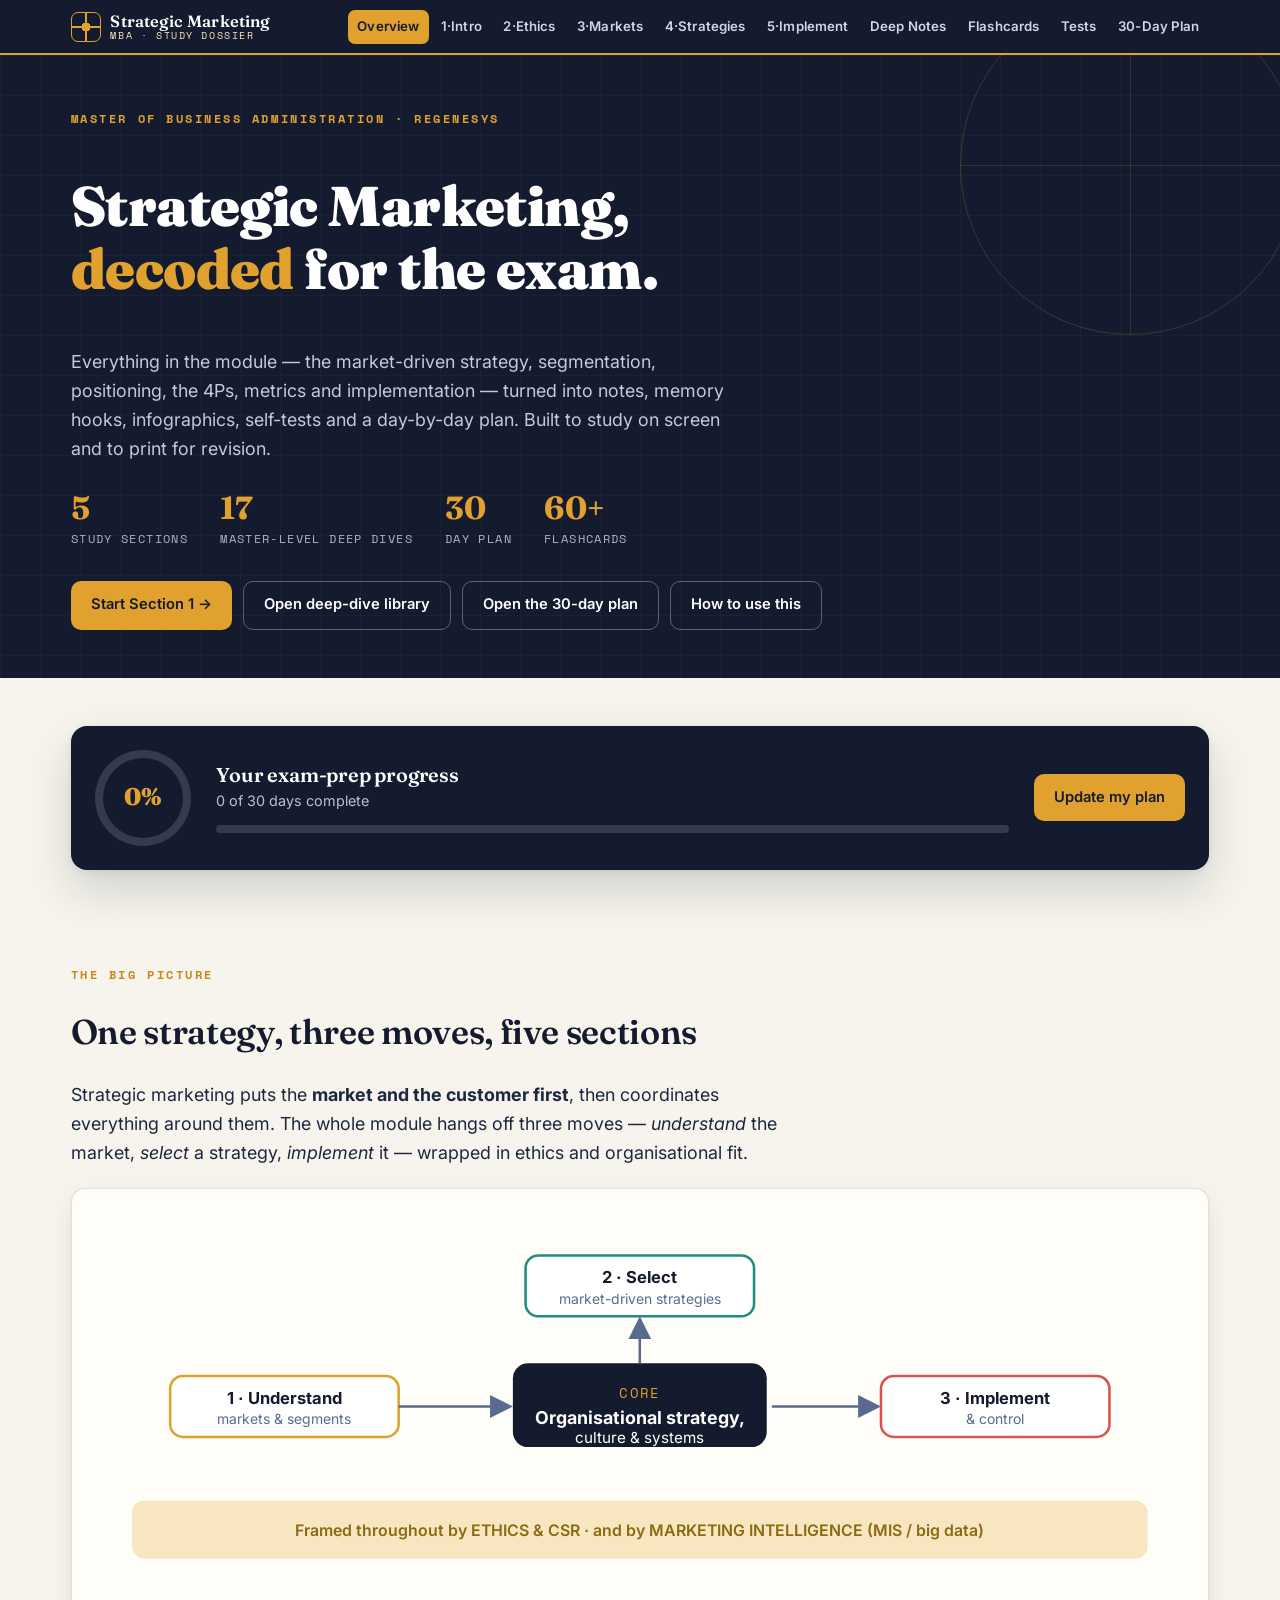
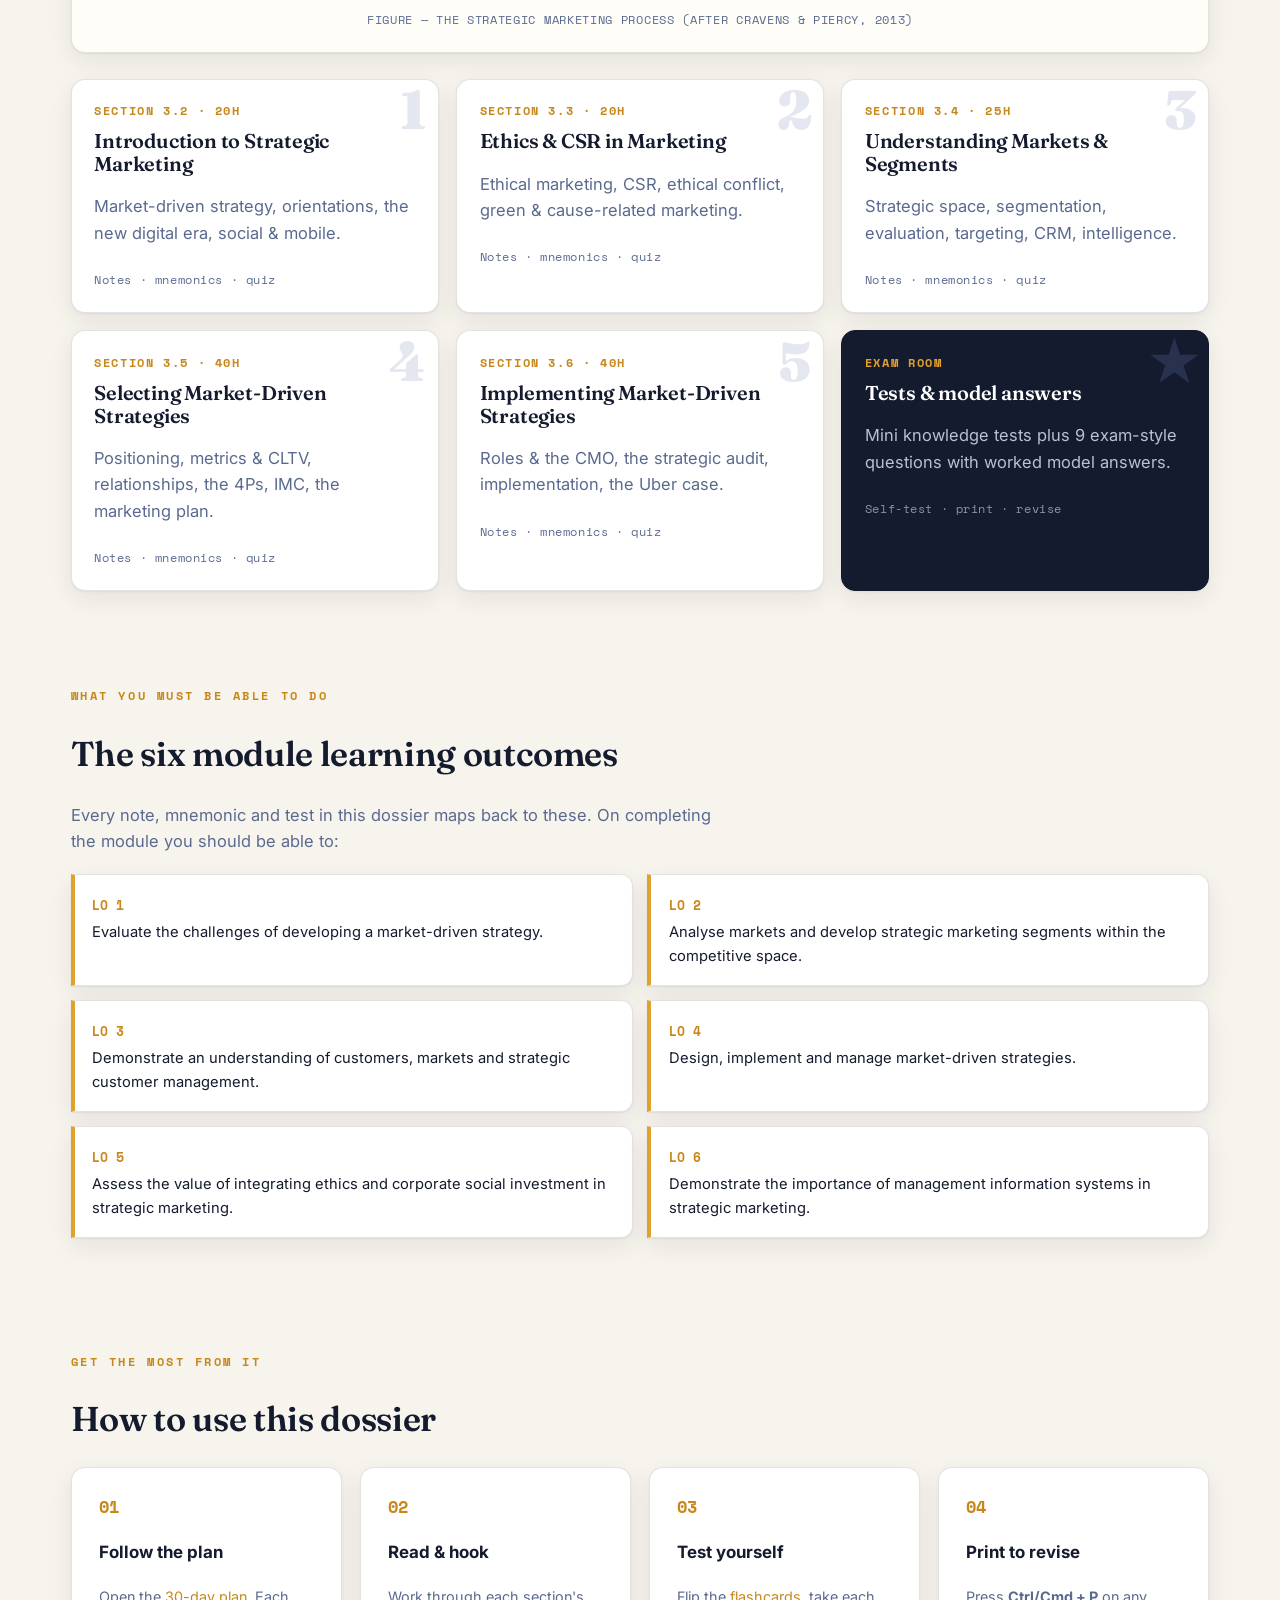
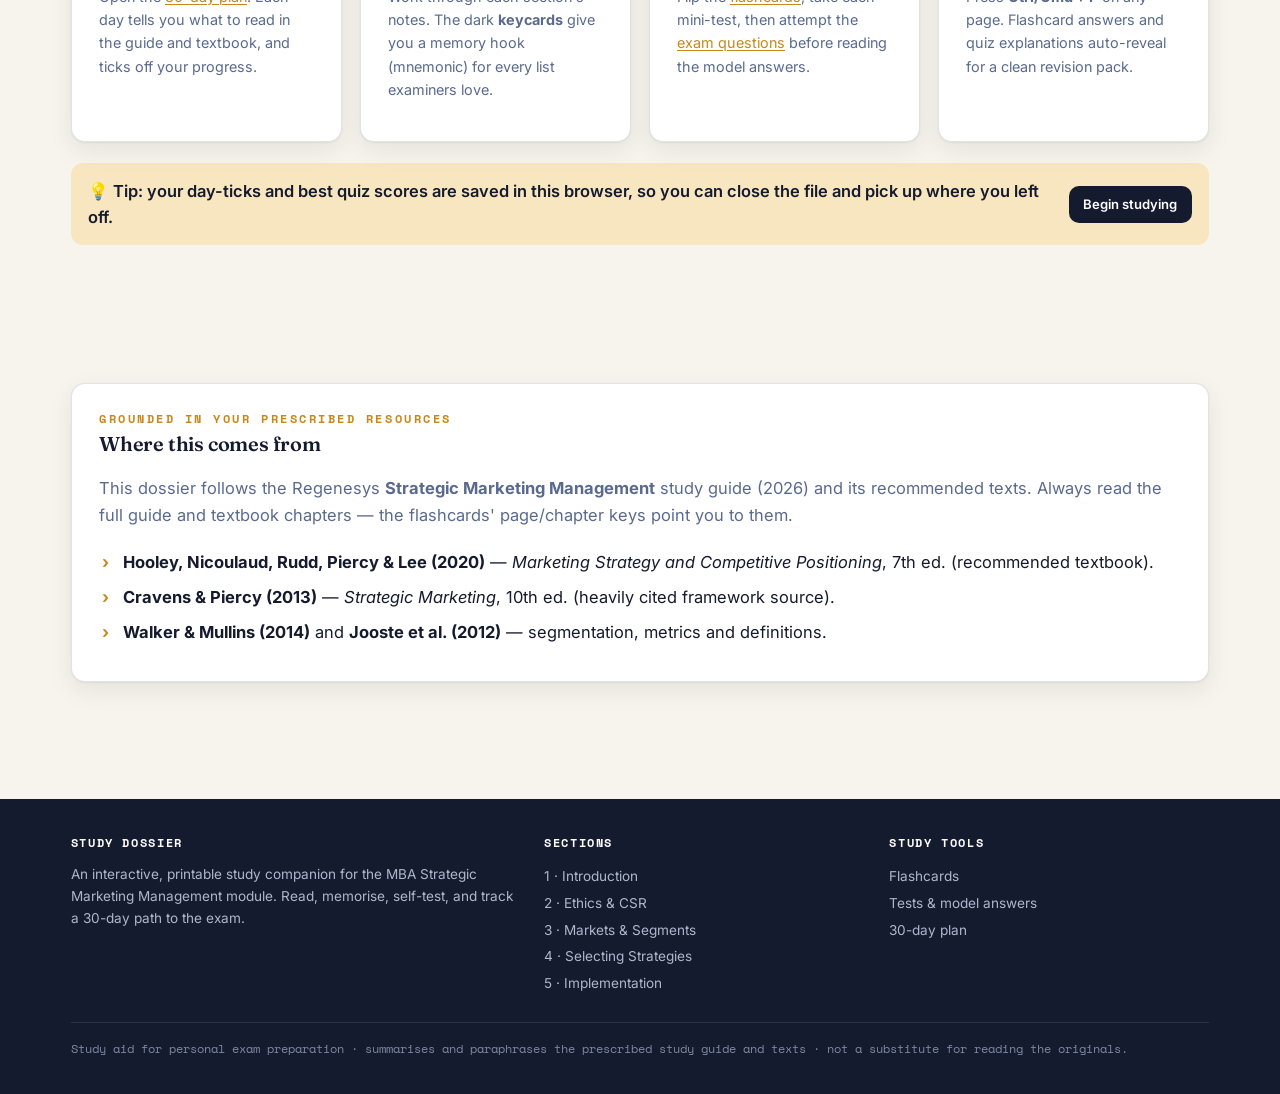
==== index.html @ 13f55adb "Complete master's-level deep-dive study library Adds 17 syllabus-aligned deep dives with named theor" ====
<!DOCTYPE html>
<html lang="en">
<head>
<meta charset="UTF-8">
<meta name="viewport" content="width=device-width, initial-scale=1.0">
<title>Strategic Marketing Management — Study Dossier</title>
<meta name="description" content="Interactive MBA study dossier for Strategic Marketing Management: notes, mnemonics, infographics, flashcards, tests and a 30-day plan.">
  <link rel="manifest" href="manifest.webmanifest">
  <meta name="theme-color" content="#151b2e">
  <link rel="apple-touch-icon" href="icons/icon-180.png">
  <link rel="icon" type="image/png" href="icons/favicon-64.png">
  <meta name="apple-mobile-web-app-capable" content="yes">
  <meta name="apple-mobile-web-app-status-bar-style" content="black-translucent">
  <meta name="apple-mobile-web-app-title" content="SM Dossier">
  <link rel="stylesheet" href="styles.css">
</head>
<body>

<header class="topbar"><div class="inner">
  <a class="brand" href="index.html"><span class="mark"></span><span class="btxt"><b>Strategic Marketing</b><span class="sub">MBA · Study Dossier</span></span></a>
  <button class="navtoggle" aria-label="Menu">☰</button>
  <nav class="navlinks">
    <a href="index.html">Overview</a>
    <a href="section-1-intro.html">1·Intro</a>
    <a href="section-2-ethics.html">2·Ethics</a>
    <a href="section-3-markets.html">3·Markets</a>
    <a href="section-4-strategies.html">4·Strategies</a>
    <a href="section-5-implementation.html">5·Implement</a>
    <a href="deep-notes.html">Deep Notes</a>
    <a href="flashcards.html">Flashcards</a>
    <a href="tests.html">Tests</a>
    <a href="calendar.html">30-Day Plan</a>
  </nav>
</div></header>

<!-- HERO -->
<section class="hero">
  <div class="grid-bg"></div>
  <div class="inner">
    <div class="crosshair"></div>
    <div class="eyebrow" style="color:var(--amber)">Master of Business Administration · Regenesys</div>
    <h1>Strategic&nbsp;Marketing, <span class="amber">decoded</span> for the exam.</h1>
    <p class="lead">Everything in the module — the market-driven strategy, segmentation, positioning, the 4Ps, metrics and implementation — turned into notes, memory hooks, infographics, self-tests and a day-by-day plan. Built to study on screen and to print for revision.</p>
    <div class="hero-stats">
      <div class="stat"><b>5</b><span>Study sections</span></div>
      <div class="stat"><b>17</b><span>Master-level deep dives</span></div>
      <div class="stat"><b>30</b><span>Day plan</span></div>
      <div class="stat"><b>60+</b><span>Flashcards</span></div>
    </div>
    <div class="btn-row">
      <a class="btn btn-amber" href="section-1-intro.html">Start Section 1 →</a>
      <a class="btn btn-ghost" href="deep-notes.html">Open deep-dive library</a>
      <a class="btn btn-ghost" href="calendar.html">Open the 30-day plan</a>
      <a class="btn btn-ghost" href="#how">How to use this</a>
    </div>
  </div>
</section>

<main class="wrap">

  <!-- PROGRESS MIRROR -->
  <section class="section" data-landingprogress>
    <div class="progress-panel">
      <div class="ring" style="--p:0"><b>0%</b></div>
      <div class="pmeta">
        <h3>Your exam-prep progress</h3>
        <p data-doncount>0 of 30 days complete</p>
        <div class="barwrap"><div class="bar"></div></div>
      </div>
      <a class="btn btn-amber" href="calendar.html">Update my plan</a>
    </div>
  </section>

  <!-- MODULE MAP -->
  <section class="section">
    <div class="eyebrow">The big picture</div>
    <h2>One strategy, three moves, five sections</h2>
    <p class="lead" style="max-width:66ch">Strategic marketing puts the <strong>market and the customer first</strong>, then coordinates everything around them. The whole module hangs off three moves — <em>understand</em> the market, <em>select</em> a strategy, <em>implement</em> it — wrapped in ethics and organisational fit.</p>

    <figure class="figure">
      <svg viewBox="0 0 860 300" role="img" aria-label="Strategic marketing process: organisational strategy at the centre, feeding understand, select and implement, framed by ethics and MIS">
        <defs>
          <marker id="arr" markerWidth="9" markerHeight="9" refX="7" refY="4.5" orient="auto"><path d="M0,0 L9,4.5 L0,9 Z" fill="#5a6a8f"/></marker>
        </defs>
        <!-- centre -->
        <rect x="330" y="120" width="200" height="66" rx="12" fill="#151b2e"/>
        <text x="430" y="147" text-anchor="middle" fill="#e0a12e" font-family="'Space Mono',monospace" font-size="11" letter-spacing="1">CORE</text>
        <text x="430" y="168" text-anchor="middle" fill="#fff" font-family="'Inter',sans-serif" font-size="14" font-weight="700">Organisational strategy,</text>
        <text x="430" y="183" text-anchor="middle" fill="#fff" font-family="'Inter',sans-serif" font-size="12">culture &amp; systems</text>
        <!-- three moves -->
        <g font-family="'Inter',sans-serif">
          <rect x="60" y="130" width="180" height="48" rx="10" fill="#fff" stroke="#e0a12e" stroke-width="2"/>
          <text x="150" y="152" text-anchor="middle" font-size="13" font-weight="700" fill="#151b2e">1 · Understand</text>
          <text x="150" y="168" text-anchor="middle" font-size="11" fill="#5a6a8f">markets &amp; segments</text>

          <rect x="340" y="35" width="180" height="48" rx="10" fill="#fff" stroke="#1f8f7c" stroke-width="2"/>
          <text x="430" y="57" text-anchor="middle" font-size="13" font-weight="700" fill="#151b2e">2 · Select</text>
          <text x="430" y="73" text-anchor="middle" font-size="11" fill="#5a6a8f">market-driven strategies</text>

          <rect x="620" y="130" width="180" height="48" rx="10" fill="#fff" stroke="#d9544d" stroke-width="2"/>
          <text x="710" y="152" text-anchor="middle" font-size="13" font-weight="700" fill="#151b2e">3 · Implement</text>
          <text x="710" y="168" text-anchor="middle" font-size="11" fill="#5a6a8f">&amp; control</text>
        </g>
        <!-- arrows -->
        <path d="M240,154 L326,154" stroke="#5a6a8f" stroke-width="2" fill="none" marker-end="url(#arr)"/>
        <path d="M430,120 L430,87" stroke="#5a6a8f" stroke-width="2" fill="none" marker-end="url(#arr)"/>
        <path d="M534,154 L616,154" stroke="#5a6a8f" stroke-width="2" fill="none" marker-end="url(#arr)"/>
        <!-- frame -->
        <rect x="30" y="228" width="800" height="46" rx="10" fill="#f7e6bf"/>
        <text x="430" y="256" text-anchor="middle" font-family="'Inter',sans-serif" font-size="12.5" font-weight="600" fill="#8a6a12">Framed throughout by ETHICS &amp; CSR · and by MARKETING INTELLIGENCE (MIS / big data)</text>
      </svg>
      <figcaption>Figure — the strategic marketing process (after Cravens &amp; Piercy, 2013)</figcaption>
    </figure>

    <div class="card-grid cols-3" style="margin-top:1.6rem">
      <a class="sec-card" href="section-1-intro.html"><span class="num">1</span><span class="tab">Section 3.2 · 20h</span><h3>Introduction to Strategic Marketing</h3><p class="muted">Market-driven strategy, orientations, the new digital era, social &amp; mobile.</p><span class="meta">Notes · mnemonics · quiz</span></a>
      <a class="sec-card" href="section-2-ethics.html"><span class="num">2</span><span class="tab">Section 3.3 · 20h</span><h3>Ethics &amp; CSR in Marketing</h3><p class="muted">Ethical marketing, CSR, ethical conflict, green &amp; cause-related marketing.</p><span class="meta">Notes · mnemonics · quiz</span></a>
      <a class="sec-card" href="section-3-markets.html"><span class="num">3</span><span class="tab">Section 3.4 · 25h</span><h3>Understanding Markets &amp; Segments</h3><p class="muted">Strategic space, segmentation, evaluation, targeting, CRM, intelligence.</p><span class="meta">Notes · mnemonics · quiz</span></a>
      <a class="sec-card" href="section-4-strategies.html"><span class="num">4</span><span class="tab">Section 3.5 · 40h</span><h3>Selecting Market-Driven Strategies</h3><p class="muted">Positioning, metrics &amp; CLTV, relationships, the 4Ps, IMC, the marketing plan.</p><span class="meta">Notes · mnemonics · quiz</span></a>
      <a class="sec-card" href="section-5-implementation.html"><span class="num">5</span><span class="tab">Section 3.6 · 40h</span><h3>Implementing Market-Driven Strategies</h3><p class="muted">Roles &amp; the CMO, the strategic audit, implementation, the Uber case.</p><span class="meta">Notes · mnemonics · quiz</span></a>
      <a class="sec-card" href="tests.html" style="background:#151b2e;color:#fff;border-color:#151b2e"><span class="num" style="color:#28324f">★</span><span class="tab" style="color:var(--amber)">Exam room</span><h3 style="color:#fff">Tests &amp; model answers</h3><p style="color:#b9c0d6">Mini knowledge tests plus 9 exam-style questions with worked model answers.</p><span class="meta" style="color:#8a93ad">Self-test · print · revise</span></a>
    </div>
  </section>

  <!-- LEARNING OUTCOMES -->
  <section class="section">
    <div class="eyebrow">What you must be able to do</div>
    <h2>The six module learning outcomes</h2>
    <p class="muted" style="max-width:64ch">Every note, mnemonic and test in this dossier maps back to these. On completing the module you should be able to:</p>
    <div class="lo-grid">
      <div class="lo"><span class="n">LO 1</span><p>Evaluate the challenges of developing a market-driven strategy.</p></div>
      <div class="lo"><span class="n">LO 2</span><p>Analyse markets and develop strategic marketing segments within the competitive space.</p></div>
      <div class="lo"><span class="n">LO 3</span><p>Demonstrate an understanding of customers, markets and strategic customer management.</p></div>
      <div class="lo"><span class="n">LO 4</span><p>Design, implement and manage market-driven strategies.</p></div>
      <div class="lo"><span class="n">LO 5</span><p>Assess the value of integrating ethics and corporate social investment in strategic marketing.</p></div>
      <div class="lo"><span class="n">LO 6</span><p>Demonstrate the importance of management information systems in strategic marketing.</p></div>
    </div>
  </section>

  <!-- HOW TO USE -->
  <section class="section anchor" id="how">
    <div class="eyebrow">Get the most from it</div>
    <h2>How to use this dossier</h2>
    <div class="card-grid cols-4">
      <div class="block" style="margin:0"><div class="mono" style="color:var(--amber-deep);font-weight:700">01</div><h4>Follow the plan</h4><p class="muted" style="font-size:.9rem">Open the <a href="calendar.html">30-day plan</a>. Each day tells you what to read in the guide and textbook, and ticks off your progress.</p></div>
      <div class="block" style="margin:0"><div class="mono" style="color:var(--amber-deep);font-weight:700">02</div><h4>Read &amp; hook</h4><p class="muted" style="font-size:.9rem">Work through each section's notes. The dark <strong>keycards</strong> give you a memory hook (mnemonic) for every list examiners love.</p></div>
      <div class="block" style="margin:0"><div class="mono" style="color:var(--amber-deep);font-weight:700">03</div><h4>Test yourself</h4><p class="muted" style="font-size:.9rem">Flip the <a href="flashcards.html">flashcards</a>, take each mini-test, then attempt the <a href="tests.html">exam questions</a> before reading the model answers.</p></div>
      <div class="block" style="margin:0"><div class="mono" style="color:var(--amber-deep);font-weight:700">04</div><h4>Print to revise</h4><p class="muted" style="font-size:.9rem">Press <strong>Ctrl/Cmd&nbsp;+&nbsp;P</strong> on any page. Flashcard answers and quiz explanations auto-reveal for a clean revision pack.</p></div>
    </div>
    <div class="callbar">
      <span class="t">💡 Tip: your day-ticks and best quiz scores are saved in this browser, so you can close the file and pick up where you left off.</span>
      <a class="btn btn-dark btn-sm" href="section-1-intro.html">Begin studying</a>
    </div>
  </section>

  <!-- SOURCES -->
  <section class="section">
    <div class="block">
      <div class="eyebrow">Grounded in your prescribed resources</div>
      <h3 style="margin-top:.3rem">Where this comes from</h3>
      <p class="muted">This dossier follows the Regenesys <strong>Strategic Marketing Management</strong> study guide (2026) and its recommended texts. Always read the full guide and textbook chapters — the flashcards' page/chapter keys point you to them.</p>
      <ul class="note-list">
        <li><strong>Hooley, Nicoulaud, Rudd, Piercy &amp; Lee (2020)</strong> — <em>Marketing Strategy and Competitive Positioning</em>, 7th ed. (recommended textbook).</li>
        <li><strong>Cravens &amp; Piercy (2013)</strong> — <em>Strategic Marketing</em>, 10th ed. (heavily cited framework source).</li>
        <li><strong>Walker &amp; Mullins (2014)</strong> and <strong>Jooste et al. (2012)</strong> — segmentation, metrics and definitions.</li>
      </ul>
    </div>
  </section>

</main>

<footer class="foot"><div class="inner">
  <div>
    <h5>Study Dossier</h5>
    <p style="font-size:.85rem">An interactive, printable study companion for the MBA Strategic Marketing Management module. Read, memorise, self-test, and track a 30-day path to the exam.</p>
  </div>
  <div>
    <h5>Sections</h5>
    <a href="section-1-intro.html">1 · Introduction</a>
    <a href="section-2-ethics.html">2 · Ethics &amp; CSR</a>
    <a href="section-3-markets.html">3 · Markets &amp; Segments</a>
    <a href="section-4-strategies.html">4 · Selecting Strategies</a>
    <a href="section-5-implementation.html">5 · Implementation</a>
  </div>
  <div>
    <h5>Study tools</h5>
    <a href="flashcards.html">Flashcards</a>
    <a href="tests.html">Tests &amp; model answers</a>
    <a href="calendar.html">30-day plan</a>
  </div>
  <div class="fine">Study aid for personal exam preparation · summarises and paraphrases the prescribed study guide and texts · not a substitute for reading the originals.</div>
</div></footer>

<script src="data.js"></script>
<script src="app.js"></script>
</body>
</html>
---- styles.css ----
/* ===========================================================
   STRATEGIC MARKETING — Study Dossier
   Design system: "Strategist's field dossier"
   Palette: deep navy ink · signal amber · market teal · coral
   Type: Fraunces (display) · Inter (body) · Space Mono (utility)
   =========================================================== */

@import url('https://fonts.googleapis.com/css2?family=Fraunces:opsz,wght@9..144,400;9..144,500;9..144,600;9..144,900&family=Inter:wght@400;500;600;700&family=Space+Mono:wght@400;700&display=swap');

:root{
  --ink:#151b2e;
  --ink-2:#1e2740;
  --ink-3:#28324f;
  --paper:#f6f4ec;
  --paper-2:#fffdf8;
  --card:#ffffff;
  --amber:#e0a12e;
  --amber-deep:#c8871a;
  --amber-soft:#f7e6bf;
  --teal:#1f8f7c;
  --teal-soft:#d4ece7;
  --coral:#d9544d;
  --coral-soft:#f9e0dd;
  --slate:#5a6a8f;
  --slate-soft:#e4e7f0;
  --line:rgba(21,27,46,.12);
  --line-strong:rgba(21,27,46,.22);
  --ok:#1f8f7c;
  --shadow:0 1px 2px rgba(21,27,46,.06),0 8px 24px rgba(21,27,46,.08);
  --shadow-lg:0 2px 6px rgba(21,27,46,.08),0 20px 48px rgba(21,27,46,.16);
  --radius:14px;
  --radius-sm:9px;
  --maxw:1180px;
}

*{box-sizing:border-box}
html{scroll-behavior:smooth;-webkit-text-size-adjust:100%}
body{
  margin:0;
  font-family:'Inter',system-ui,sans-serif;
  color:var(--ink);
  background:var(--paper);
  line-height:1.62;
  font-size:16.5px;
  -webkit-font-smoothing:antialiased;
}
img{max-width:100%}
a{color:var(--amber-deep);text-decoration-thickness:1px;text-underline-offset:2px}

/* ---- Coordinate / crosshair backdrop (signature motif) ---- */
.grid-bg{
  background-image:
    linear-gradient(rgba(21,27,46,.04) 1px,transparent 1px),
    linear-gradient(90deg,rgba(21,27,46,.04) 1px,transparent 1px);
  background-size:34px 34px;
}

/* ============ TYPOGRAPHY ============ */
h1,h2,h3,h4{font-family:'Fraunces',Georgia,serif;font-weight:600;line-height:1.12;letter-spacing:-.01em;color:var(--ink)}
h1{font-size:clamp(2.1rem,5vw,3.5rem);font-weight:900}
h2{font-size:clamp(1.5rem,3vw,2.15rem)}
h3{font-size:1.25rem}
h4{font-size:1.06rem;font-family:'Inter',sans-serif;font-weight:700;letter-spacing:0}
p{margin:.5em 0 1em}
.eyebrow{
  font-family:'Space Mono',monospace;
  font-size:.72rem;letter-spacing:.22em;text-transform:uppercase;
  color:var(--amber-deep);font-weight:700;
}
.mono{font-family:'Space Mono',monospace}
.lead{font-size:1.12rem;color:var(--ink-2)}
.muted{color:var(--slate)}

/* ============ TOP NAV ============ */
.topbar{
  position:sticky;top:0;z-index:50;
  background:var(--ink);
  color:#eef0f6;
  border-bottom:2px solid var(--amber);
}
.topbar .inner{
  max-width:var(--maxw);margin:0 auto;padding:.6rem 1.3rem;
  display:flex;align-items:center;gap:1.1rem;flex-wrap:wrap;
}
.brand{display:flex;align-items:center;gap:.6rem;text-decoration:none;color:#fff;margin-right:auto}
.brand .mark{
  width:30px;height:30px;flex:0 0 30px;border-radius:7px;
  background:radial-gradient(circle at 50% 50%,var(--amber) 0 22%,transparent 23%),
             linear-gradient(var(--amber),var(--amber)) center/2px 100% no-repeat,
             linear-gradient(var(--amber),var(--amber)) center/100% 2px no-repeat;
  border:1.5px solid var(--amber);
}
.brand .btxt{display:flex;flex-direction:column;line-height:1.15}
.brand .btxt b{color:#fff;font-family:'Fraunces',serif;font-weight:600;font-size:1.02rem;letter-spacing:.01em}
.brand .btxt .sub{font-family:'Space Mono',monospace;font-size:.62rem;letter-spacing:.16em;color:var(--amber-soft);text-transform:uppercase}
.navlinks{display:flex;gap:.15rem;flex-wrap:wrap;align-items:center}
.navlinks a{
  color:#cfd5e6;text-decoration:none;font-size:.83rem;font-weight:600;
  padding:.4rem .6rem;border-radius:7px;letter-spacing:.01em;
}
.navlinks a:hover{background:var(--ink-3);color:#fff}
.navlinks a.active{background:var(--amber);color:var(--ink)}
.navtoggle{display:none;background:var(--ink-3);border:0;color:#fff;padding:.45rem .6rem;border-radius:7px;font-size:1.1rem;cursor:pointer}

/* ============ LAYOUT ============ */
.wrap{max-width:var(--maxw);margin:0 auto;padding:0 1.3rem}
.section-shell{display:grid;grid-template-columns:250px 1fr;gap:2.4rem;max-width:var(--maxw);margin:0 auto;padding:0 1.3rem}
.spine{position:sticky;top:70px;align-self:start;height:max-content;padding:1.2rem 0}
.spine h5{font-family:'Space Mono',monospace;font-size:.7rem;letter-spacing:.16em;text-transform:uppercase;color:var(--slate);margin:.2rem 0 .7rem}
.spine a{display:block;color:var(--ink-2);text-decoration:none;font-size:.86rem;padding:.32rem .55rem;border-left:2px solid var(--line);margin-left:2px;border-radius:0 6px 6px 0}
.spine a:hover{background:#fff;border-left-color:var(--amber)}
.spine a.active{background:#fff;border-left-color:var(--amber);color:var(--ink);font-weight:600}
.content{padding:1.4rem 0 4rem;min-width:0}

/* ============ HERO (landing) ============ */
.hero{background:var(--ink);color:#eef0f6;position:relative;overflow:hidden}
.hero .grid-bg{position:absolute;inset:0;opacity:.5}
.hero .grid-bg{
  background-image:
    linear-gradient(rgba(255,255,255,.05) 1px,transparent 1px),
    linear-gradient(90deg,rgba(255,255,255,.05) 1px,transparent 1px);
  background-size:40px 40px;
}
.hero .inner{position:relative;max-width:var(--maxw);margin:0 auto;padding:3.4rem 1.3rem 3rem}
.hero h1{color:#fff;max-width:16ch}
.hero .amber{color:var(--amber)}
.hero .lead{color:#c3cade;max-width:60ch}
.crosshair{
  position:absolute;right:-70px;top:-60px;width:340px;height:340px;border-radius:50%;
  border:1.5px solid rgba(224,161,46,.4);opacity:.5;
}
.crosshair::before,.crosshair::after{content:"";position:absolute;background:rgba(224,161,46,.35)}
.crosshair::before{left:50%;top:0;bottom:0;width:1px}
.crosshair::after{top:50%;left:0;right:0;height:1px}
.hero-stats{display:flex;gap:2rem;flex-wrap:wrap;margin-top:1.8rem}
.hero-stats .stat b{font-family:'Fraunces',serif;font-size:2rem;color:var(--amber);display:block;line-height:1}
.hero-stats .stat span{font-family:'Space Mono',monospace;font-size:.72rem;letter-spacing:.12em;text-transform:uppercase;color:#aab3cc}
.btn-row{display:flex;gap:.7rem;flex-wrap:wrap;margin-top:1.9rem}

/* ============ BUTTONS ============ */
.btn{
  display:inline-flex;align-items:center;gap:.5rem;
  font-family:'Inter',sans-serif;font-weight:600;font-size:.92rem;
  padding:.72rem 1.25rem;border-radius:10px;text-decoration:none;cursor:pointer;border:0;
  transition:transform .08s ease,box-shadow .15s ease;
}
.btn:active{transform:translateY(1px)}
.btn-amber{background:var(--amber);color:var(--ink)}
.btn-amber:hover{background:var(--amber-deep);color:#fff}
.btn-ghost{background:transparent;color:#fff;border:1.5px solid rgba(255,255,255,.3)}
.btn-ghost:hover{border-color:var(--amber);color:var(--amber)}
.btn-dark{background:var(--ink);color:#fff}
.btn-dark:hover{background:var(--ink-3)}
.btn-sm{padding:.5rem .9rem;font-size:.82rem}

/* ============ CARDS / MODULE MAP ============ */
.section{padding:3rem 0}
.card-grid{display:grid;gap:1.1rem}
.cols-2{grid-template-columns:repeat(2,1fr)}
.cols-3{grid-template-columns:repeat(3,1fr)}
.cols-4{grid-template-columns:repeat(4,1fr)}

.sec-card{
  background:var(--card);border:1px solid var(--line);border-radius:var(--radius);
  padding:1.4rem;text-decoration:none;color:var(--ink);display:flex;flex-direction:column;gap:.5rem;
  box-shadow:var(--shadow);transition:transform .12s ease,box-shadow .18s ease,border-color .18s ease;
  position:relative;overflow:hidden;
}
.sec-card:hover{transform:translateY(-3px);box-shadow:var(--shadow-lg);border-color:var(--amber)}
.sec-card .tab{
  font-family:'Space Mono',monospace;font-weight:700;font-size:.72rem;letter-spacing:.14em;
  color:var(--amber-deep);text-transform:uppercase;
}
.sec-card h3{margin:.1rem 0}
.sec-card .meta{font-family:'Space Mono',monospace;font-size:.72rem;color:var(--slate);letter-spacing:.05em}
.sec-card .num{position:absolute;right:.7rem;top:.2rem;font-family:'Fraunces',serif;font-weight:900;font-size:3.4rem;color:var(--slate-soft);line-height:1;z-index:0}
.sec-card>*{position:relative;z-index:1}
.chip{display:inline-block;font-family:'Space Mono',monospace;font-size:.66rem;letter-spacing:.08em;background:var(--slate-soft);color:var(--ink-2);padding:.2rem .5rem;border-radius:20px;text-transform:uppercase}

/* ============ CONTENT BLOCKS ============ */
.block{background:var(--card);border:1px solid var(--line);border-radius:var(--radius);padding:1.6rem 1.7rem;margin:1.3rem 0;box-shadow:var(--shadow)}
.block h3:first-child,.block h2:first-child{margin-top:0}

.note-list{list-style:none;padding:0;margin:.4rem 0}
.note-list li{position:relative;padding:.25rem 0 .25rem 1.5rem}
.note-list li::before{content:"›";position:absolute;left:.2rem;color:var(--amber-deep);font-weight:700}

/* Definition callout */
.define{
  border-left:4px solid var(--teal);background:var(--teal-soft);
  padding:1rem 1.2rem;border-radius:0 10px 10px 0;margin:1.1rem 0;
}
.define .term{font-family:'Space Mono',monospace;font-size:.72rem;letter-spacing:.12em;text-transform:uppercase;color:var(--teal);font-weight:700;display:block;margin-bottom:.2rem}

/* Practical example */
.example{
  border:1px dashed var(--amber-deep);background:#fffaf0;
  border-radius:12px;padding:1.1rem 1.3rem;margin:1.1rem 0;
}
.example .lbl{font-family:'Space Mono',monospace;font-size:.7rem;letter-spacing:.12em;text-transform:uppercase;color:var(--amber-deep);font-weight:700;display:flex;align-items:center;gap:.4rem;margin-bottom:.35rem}
.example .lbl::before{content:"◎"}

/* Exam-alert */
.exam-tip{border-left:4px solid var(--coral);background:#fdeeed;padding:.9rem 1.2rem;border-radius:0 10px 10px 0;margin:1.1rem 0}
.exam-tip .lbl{font-family:'Space Mono',monospace;font-size:.7rem;letter-spacing:.12em;text-transform:uppercase;color:var(--coral);font-weight:700;display:block;margin-bottom:.2rem}

/* Mnemonic keycard (signature) */
.mnemonic{
  background:var(--ink);color:#eef0f6;border-radius:14px;padding:1.2rem 1.4rem;margin:1.2rem 0;
  position:relative;overflow:hidden;box-shadow:var(--shadow);
}
.mnemonic::after{content:"";position:absolute;right:-30px;top:-30px;width:120px;height:120px;border-radius:50%;
  border:1px solid rgba(224,161,46,.35)}
.mnemonic .key{
  font-family:'Fraunces',serif;font-weight:900;font-size:2rem;color:var(--amber);letter-spacing:.02em;line-height:1;
}
.mnemonic .lbl{font-family:'Space Mono',monospace;font-size:.66rem;letter-spacing:.16em;text-transform:uppercase;color:var(--amber-soft);margin-bottom:.35rem}
.mnemonic ul{margin:.6rem 0 0;padding-left:0;list-style:none}
.mnemonic li{padding:.16rem 0 .16rem 0;border-bottom:1px solid rgba(255,255,255,.08)}
.mnemonic li b{color:var(--amber)}

/* ============ TABLES ============ */
.tbl-wrap{overflow-x:auto;margin:1.2rem 0;border:1px solid var(--line);border-radius:12px}
table.data{border-collapse:collapse;width:100%;min-width:520px;font-size:.9rem;background:#fff}
table.data th{background:var(--ink);color:#fff;text-align:left;padding:.7rem .85rem;font-family:'Space Mono',monospace;font-size:.7rem;letter-spacing:.08em;text-transform:uppercase;font-weight:700}
table.data td{padding:.7rem .85rem;border-top:1px solid var(--line);vertical-align:top}
table.data tr:nth-child(even) td{background:#faf9f4}

/* ============ INFOGRAPHIC (SVG) ============ */
.figure{background:var(--paper-2);border:1px solid var(--line);border-radius:14px;padding:1.4rem;margin:1.3rem 0;text-align:center;box-shadow:var(--shadow)}
.figure svg{max-width:100%;height:auto}
.figure figcaption{font-family:'Space Mono',monospace;font-size:.72rem;color:var(--slate);letter-spacing:.06em;margin-top:.7rem;text-transform:uppercase}

/* ============ FLASHCARDS ============ */
.flash-controls{display:flex;gap:.6rem;flex-wrap:wrap;align-items:center;margin:1.2rem 0}
.filter-pill{font-family:'Inter';font-size:.8rem;font-weight:600;border:1px solid var(--line-strong);background:#fff;color:var(--ink-2);padding:.4rem .8rem;border-radius:20px;cursor:pointer}
.filter-pill.active{background:var(--ink);color:#fff;border-color:var(--ink)}
.flash-deck{display:grid;grid-template-columns:repeat(auto-fill,minmax(255px,1fr));gap:1rem;margin-top:1rem}
.flip{background:transparent;perspective:1200px;height:200px;cursor:pointer;border:0;padding:0;font-family:inherit;text-align:left}
.flip-inner{position:relative;width:100%;height:100%;transition:transform .5s;transform-style:preserve-3d}
.flip.flipped .flip-inner{transform:rotateY(180deg)}
.flip-face{position:absolute;inset:0;backface-visibility:hidden;border-radius:14px;padding:1.15rem;display:flex;flex-direction:column;justify-content:center;box-shadow:var(--shadow)}
.flip-front{background:#fff;border:1px solid var(--line)}
.flip-front .q{font-family:'Fraunces',serif;font-weight:600;font-size:1.1rem}
.flip-front .sec{font-family:'Space Mono',monospace;font-size:.62rem;letter-spacing:.1em;text-transform:uppercase;color:var(--amber-deep);margin-bottom:.5rem}
.flip-front .hint{margin-top:auto;font-family:'Space Mono',monospace;font-size:.62rem;color:var(--slate);letter-spacing:.08em}
.flip-back{background:var(--ink);color:#eef0f6;border:1px solid var(--ink);transform:rotateY(180deg);overflow:auto}
.flip-back .a{font-size:.92rem;line-height:1.5}

/* ============ QUIZ ============ */
.quiz{background:var(--card);border:1px solid var(--line);border-radius:var(--radius);padding:1.5rem 1.6rem;margin:1.4rem 0;box-shadow:var(--shadow)}
.quiz h3{margin-top:0}
.q-item{border-top:1px solid var(--line);padding:1.1rem 0}
.q-item:first-of-type{border-top:0}
.q-num{font-family:'Space Mono',monospace;color:var(--amber-deep);font-weight:700;font-size:.8rem}
.q-text{font-weight:600;margin:.2rem 0 .7rem}
.opt{display:block;width:100%;text-align:left;background:#fff;border:1.5px solid var(--line);border-radius:10px;padding:.6rem .85rem;margin:.35rem 0;cursor:pointer;font-family:inherit;font-size:.9rem;color:var(--ink);transition:border-color .12s,background .12s}
.opt:hover{border-color:var(--slate)}
.opt.chosen{border-color:var(--ink);background:#f2f0e8}
.opt.correct{border-color:var(--ok);background:var(--teal-soft)}
.opt.wrong{border-color:var(--coral);background:#fdeeed}
.opt .mk{font-family:'Space Mono',monospace;font-weight:700;margin-right:.5rem;color:var(--slate)}
.explain{display:none;margin-top:.5rem;font-size:.86rem;background:#faf9f4;border-left:3px solid var(--amber);padding:.6rem .8rem;border-radius:0 8px 8px 0}
.explain.show{display:block}
.quiz-actions{display:flex;gap:.7rem;align-items:center;margin-top:1.1rem;flex-wrap:wrap}
.score{font-family:'Space Mono',monospace;font-weight:700;color:var(--ink);background:var(--amber-soft);padding:.4rem .8rem;border-radius:20px;display:none}
.score.show{display:inline-block}

/* ============ EXAM Q&A (model answers) ============ */
.qa{border:1px solid var(--line);border-radius:12px;margin:1rem 0;overflow:hidden;background:#fff;box-shadow:var(--shadow)}
.qa summary{list-style:none;cursor:pointer;padding:1rem 1.2rem;font-weight:600;display:flex;gap:.8rem;align-items:flex-start;background:#fff}
.qa summary::-webkit-details-marker{display:none}
.qa summary .qtag{font-family:'Space Mono',monospace;font-size:.66rem;letter-spacing:.08em;background:var(--ink);color:#fff;padding:.2rem .5rem;border-radius:6px;flex:0 0 auto;text-transform:uppercase}
.qa summary .marks{margin-left:auto;font-family:'Space Mono',monospace;font-size:.72rem;color:var(--coral);flex:0 0 auto}
.qa .answer{padding:0 1.2rem 1.2rem;border-top:1px solid var(--line)}
.qa .answer .lbl{font-family:'Space Mono',monospace;font-size:.68rem;letter-spacing:.12em;text-transform:uppercase;color:var(--teal);font-weight:700;margin:1rem 0 .3rem;display:block}

/* ============ 30-DAY CALENDAR ============ */
.progress-panel{background:var(--ink);color:#fff;border-radius:16px;padding:1.5rem;display:flex;gap:1.6rem;align-items:center;flex-wrap:wrap;box-shadow:var(--shadow-lg)}
.ring{--p:0;width:96px;height:96px;flex:0 0 96px;border-radius:50%;
  background:conic-gradient(var(--amber) calc(var(--p)*1%),rgba(255,255,255,.14) 0);
  display:grid;place-items:center;position:relative}
.ring::before{content:"";position:absolute;inset:8px;border-radius:50%;background:var(--ink)}
.ring b{position:relative;font-family:'Fraunces',serif;font-weight:900;font-size:1.5rem;color:var(--amber)}
.progress-panel .pmeta{flex:1;min-width:200px}
.progress-panel .pmeta h3{color:#fff;margin:.1rem 0}
.progress-panel .pmeta p{color:#b9c0d6;margin:.2rem 0 0;font-size:.9rem}
.progress-panel .barwrap{height:8px;background:rgba(255,255,255,.14);border-radius:20px;margin-top:.8rem;overflow:hidden}
.progress-panel .bar{height:100%;background:var(--amber);width:0;border-radius:20px;transition:width .4s}

.week-label{font-family:'Space Mono',monospace;font-size:.72rem;letter-spacing:.14em;text-transform:uppercase;color:var(--slate);margin:2rem 0 .3rem;display:flex;align-items:center;gap:.7rem}
.week-label::after{content:"";flex:1;height:1px;background:var(--line)}

.day{background:#fff;border:1px solid var(--line);border-radius:12px;padding:1rem 1.1rem;margin:.7rem 0;display:grid;grid-template-columns:auto 1fr auto;gap:1rem;align-items:start;box-shadow:var(--shadow);transition:border-color .15s}
.day.done{border-color:var(--teal);background:#f4fbf9}
.day .daynum{font-family:'Fraunces',serif;font-weight:900;font-size:1.5rem;color:var(--ink);background:var(--amber-soft);width:52px;height:52px;border-radius:11px;display:grid;place-items:center;line-height:1}
.day.done .daynum{background:var(--teal);color:#fff}
.day .dbody h4{margin:.1rem 0 .3rem}
.day .dbody .focus{font-size:.9rem;color:var(--ink-2)}
.day .dmeta{font-family:'Space Mono',monospace;font-size:.72rem;color:var(--slate);margin-top:.5rem;display:flex;gap:1rem;flex-wrap:wrap}
.day .dmeta span b{color:var(--amber-deep)}
.day .reads{margin-top:.5rem;font-size:.82rem}
.day .reads .r{display:inline-block;background:var(--slate-soft);color:var(--ink-2);border-radius:6px;padding:.15rem .5rem;margin:.15rem .3rem .15rem 0;font-family:'Space Mono',monospace;font-size:.7rem}
.check{appearance:none;-webkit-appearance:none;width:26px;height:26px;border:2px solid var(--line-strong);border-radius:8px;cursor:pointer;position:relative;flex:0 0 26px;background:#fff}
.check:checked{background:var(--teal);border-color:var(--teal)}
.check:checked::after{content:"✓";position:absolute;inset:0;color:#fff;display:grid;place-items:center;font-size:.9rem;font-weight:700}

/* ============ LO GRID ============ */
.lo-grid{display:grid;grid-template-columns:repeat(2,1fr);gap:.9rem;margin:1.2rem 0}
.lo{background:#fff;border:1px solid var(--line);border-left:4px solid var(--amber);border-radius:0 12px 12px 0;padding:1rem 1.1rem;box-shadow:var(--shadow)}
.lo .n{font-family:'Space Mono',monospace;font-weight:700;color:var(--amber-deep);font-size:.8rem}
.lo p{margin:.2rem 0 0;font-size:.92rem}

/* ============ FOOTER ============ */
.foot{background:var(--ink);color:#aeb6cd;margin-top:3rem}
.foot .inner{max-width:var(--maxw);margin:0 auto;padding:2.2rem 1.3rem;display:grid;grid-template-columns:1.4fr 1fr 1fr;gap:1.6rem}
.foot h5{color:#fff;font-family:'Space Mono',monospace;font-size:.72rem;letter-spacing:.14em;text-transform:uppercase;margin:0 0 .6rem}
.foot a{display:block;color:#aeb6cd;text-decoration:none;font-size:.85rem;padding:.15rem 0}
.foot a:hover{color:var(--amber)}
.foot .fine{grid-column:1/-1;border-top:1px solid rgba(255,255,255,.1);padding-top:1rem;font-size:.76rem;color:#7f88a3;font-family:'Space Mono',monospace}

/* ============ UTILITY / SECTION HEADER ============ */
.page-head{border-bottom:1px solid var(--line);padding:1.6rem 0 1.3rem;margin-bottom:1rem}
.page-head .tab{font-family:'Space Mono',monospace;font-weight:700;letter-spacing:.14em;text-transform:uppercase;color:var(--amber-deep);font-size:.78rem}
.page-head h1{margin:.3rem 0 .4rem;font-size:clamp(1.9rem,4vw,2.9rem)}
.hours-chip{display:inline-flex;gap:.4rem;align-items:center;font-family:'Space Mono',monospace;font-size:.74rem;background:var(--ink);color:var(--amber);padding:.35rem .7rem;border-radius:20px;letter-spacing:.06em}
.two-col{display:grid;grid-template-columns:1fr 1fr;gap:1.1rem}
.divider{height:1px;background:var(--line);margin:2.4rem 0}
.anchor{scroll-margin-top:80px}
.pill-row{display:flex;gap:.5rem;flex-wrap:wrap;margin:.6rem 0}

.callbar{display:flex;gap:.8rem;align-items:center;background:var(--amber-soft);border-radius:12px;padding:.9rem 1.1rem;margin:1.3rem 0;flex-wrap:wrap}
.callbar .t{font-weight:600;flex:1;min-width:200px}

/* ============ DEEP NOTES ============ */
.deep-notes-callout{background:linear-gradient(135deg,var(--ink),#28324f);color:#fff;border-radius:14px;padding:1rem 1.15rem;margin:1rem 0 1.6rem;display:flex;align-items:center;gap:1rem;box-shadow:var(--shadow-lg)}
.deep-notes-callout .kicker,.note-card-meta,.source-line,.note-crumb{font-family:'Space Mono',monospace;font-size:.7rem;letter-spacing:.08em;text-transform:uppercase}
.deep-notes-callout .kicker{color:var(--amber);font-weight:700}.deep-notes-callout p{margin:.15rem 0;color:#d7dbea;font-size:.9rem}.deep-notes-callout .btn{margin-left:auto;white-space:nowrap}
.notes-wrap{padding-top:1.2rem;padding-bottom:3rem}.notes-filter{display:flex;gap:.45rem;flex-wrap:wrap;margin-top:1rem}.notes-filter a{text-decoration:none}
.note-grid{display:grid;grid-template-columns:repeat(2,minmax(0,1fr));gap:1rem}.note-card{background:#fff;border:1px solid var(--line);border-radius:14px;padding:1.25rem;box-shadow:var(--shadow);display:flex;flex-direction:column}.note-card h2{font-size:1.35rem;margin:.55rem 0 .35rem}.note-card p{color:var(--ink-2);flex:1}.note-card-meta{display:flex;justify-content:space-between;color:var(--amber-deep);font-weight:700}.source-line{color:var(--slate);border-top:1px solid var(--line);padding-top:.7rem;margin:.7rem 0 1rem;letter-spacing:0;text-transform:none}
.deep-note{max-width:850px}.note-meta{display:flex;gap:.5rem;flex-wrap:wrap}.note-crumb{display:flex;gap:.5rem;align-items:center;margin:1rem 0 2rem;color:var(--slate);text-transform:none;letter-spacing:0}.note-crumb a{color:var(--amber-deep)}.deep-note section{margin:1.8rem 0}.deep-steps{list-style:none;padding:0;display:grid;gap:.7rem}.deep-steps li{display:grid;grid-template-columns:34px 1fr;gap:.8rem;align-items:start;background:#fff;border:1px solid var(--line);border-radius:10px;padding:.85rem}.deep-steps li>span{width:30px;height:30px;border-radius:50%;display:grid;place-items:center;background:var(--amber-soft);color:var(--amber-deep);font-family:'Space Mono',monospace;font-weight:700}.deep-steps p{margin:.2rem 0}.deep-chapter{padding-top:.5rem;border-top:1px solid var(--line)}.deep-chapter>p{font-size:1.03rem;line-height:1.78;max-width:76ch}.critical-insight{margin:1.2rem 0;padding:1rem 1.15rem;border-left:4px solid var(--amber);background:var(--amber-soft);border-radius:0 10px 10px 0}.critical-insight>strong{font-family:'Space Mono',monospace;text-transform:uppercase;letter-spacing:.1em;font-size:.7rem;color:var(--amber-deep)}.critical-insight p{margin:.35rem 0 0;font-weight:600}.analysis-steps{list-style:none;padding:0;display:grid;gap:.65rem;counter-reset:analysis}.analysis-steps li{counter-increment:analysis;background:#fff;border:1px solid var(--line);border-radius:10px;padding:.85rem 1rem .85rem 3.4rem;position:relative}.analysis-steps li::before{content:counter(analysis);position:absolute;left:1rem;top:.85rem;width:26px;height:26px;border-radius:50%;display:grid;place-items:center;background:var(--ink);color:var(--amber);font-family:'Space Mono',monospace;font-weight:700}.table-scroll{overflow-x:auto;margin:1rem 0}.deep-matrix{width:100%;border-collapse:collapse;background:#fff;font-size:.9rem}.deep-matrix th,.deep-matrix td{border:1px solid var(--line);padding:.75rem;vertical-align:top;text-align:left}.deep-matrix th{background:var(--ink);color:#fff}.exam-blueprint{background:#fff;border:1px solid var(--line);border-radius:12px;padding:1rem 1.2rem;box-shadow:var(--shadow)}.exam-blueprint p{padding:.6rem 0;margin:0;border-bottom:1px solid var(--line)}.exam-blueprint p:last-child{border-bottom:0}

.next-prev{display:flex;justify-content:space-between;gap:1rem;margin-top:2.5rem;flex-wrap:wrap}
.next-prev a{flex:1;min-width:220px;background:#fff;border:1px solid var(--line);border-radius:12px;padding:1rem 1.2rem;text-decoration:none;color:var(--ink);box-shadow:var(--shadow)}
.next-prev a:hover{border-color:var(--amber)}
.next-prev .dir{font-family:'Space Mono',monospace;font-size:.68rem;letter-spacing:.12em;text-transform:uppercase;color:var(--slate)}
.next-prev .ttl{font-family:'Fraunces',serif;font-weight:600;font-size:1.05rem}
.next-prev .prev{text-align:left}
.next-prev .next{text-align:right}

/* ============ RESPONSIVE ============ */
@media(max-width:900px){
  .section-shell{grid-template-columns:1fr}
  .spine{display:none}
  .cols-4{grid-template-columns:repeat(2,1fr)}
  .cols-3{grid-template-columns:1fr}
  .cols-2{grid-template-columns:1fr}
  .lo-grid{grid-template-columns:1fr}
  .two-col{grid-template-columns:1fr}
  .foot .inner{grid-template-columns:1fr 1fr}
}
@media(max-width:640px){
  .navlinks{display:none;width:100%;flex-direction:column;align-items:stretch}
  .navlinks.open{display:flex}
  .navtoggle{display:block}
  .day{grid-template-columns:auto 1fr;gap:.7rem}
  .day .check{grid-column:1;justify-self:start;margin-top:.5rem}
  .foot .inner{grid-template-columns:1fr}
  body{font-size:16px}
  .note-grid{grid-template-columns:1fr}.deep-notes-callout{align-items:flex-start;flex-direction:column}.deep-notes-callout .btn{margin-left:0;width:100%;text-align:center}
}

/* ============ PRINT ============ */
/* Deep-note reading refinements */
.exam-blueprint-label{font-family:'Space Mono',monospace;font-size:.7rem;font-weight:700;letter-spacing:.11em;text-transform:uppercase;color:var(--amber-deep);margin-bottom:.35rem}
.deep-note strong{color:var(--ink)}
.deep-matrix td:first-child{font-weight:700;color:var(--ink)}

@media print{
  @page{margin:15mm}
  .topbar,.navtoggle,.foot,.spine,.btn-row,.flash-controls,.quiz-actions,
  .next-prev,.callbar,.progress-panel .barwrap,.print-hide{display:none!important}
  body{background:#fff;font-size:11pt;line-height:1.45}
  .grid-bg,.hero .grid-bg,.crosshair{display:none!important}
  .hero,.mnemonic,.progress-panel,.topbar{background:#fff!important;color:#000!important}
  .hero h1,.hero .amber,.mnemonic .key,.ring b,.progress-panel .pmeta h3,.progress-panel .pmeta p{color:#000!important}
  .section-shell{display:block}
  .content{padding:0}
  .block,.sec-card,.quiz,.qa,.day,.figure,.example,.define,.exam-tip,.mnemonic,.flip-face{
    box-shadow:none!important;break-inside:avoid;border:1px solid #bbb!important}
  .mnemonic{border:1.5px solid #000!important}
  .mnemonic li b,.mnemonic .lbl,.mnemonic .key{color:#000!important}
  /* Reveal flashcard answers when printing */
  .flip{height:auto!important;perspective:none}
  .flip-inner{transform:none!important;position:static}
  .flip-face{position:static!important;backface-visibility:visible;transform:none!important;height:auto;border:1px solid #bbb!important;margin-bottom:.4rem}
  .flip-back{background:#fff!important;color:#000!important;transform:none!important}
  .flip-back .a{color:#000!important}
  .flash-deck{display:block}
  .flip{display:block;margin-bottom:.7rem;break-inside:avoid}
  /* Reveal quiz explanations & mark answers */
  .explain{display:block!important}
  .qa[open] .answer,.qa .answer{display:block}
  .qa{break-inside:avoid}
  details{break-inside:avoid}
  h2,h3{break-after:avoid}
  a{color:#000;text-decoration:none}
  .print-break{break-before:page}
  .hours-chip,.chip{border:1px solid #999;color:#000!important;background:#fff!important}
}

/* ---------- PWA install button ---------- */
.install-fab{
  position:fixed; right:16px; bottom:16px; z-index:120;
  display:inline-flex; align-items:center; gap:.5rem;
  padding:.7rem 1.1rem; border:none; border-radius:999px; cursor:pointer;
  background:var(--amber); color:var(--ink);
  font-family:'Inter',sans-serif; font-weight:700; font-size:.92rem;
  box-shadow:0 8px 24px rgba(21,27,46,.28);
}
.install-fab span{font-size:1.05rem; line-height:1}
.install-fab:hover{filter:brightness(1.04)}
@media print{ .install-fab{display:none !important} }
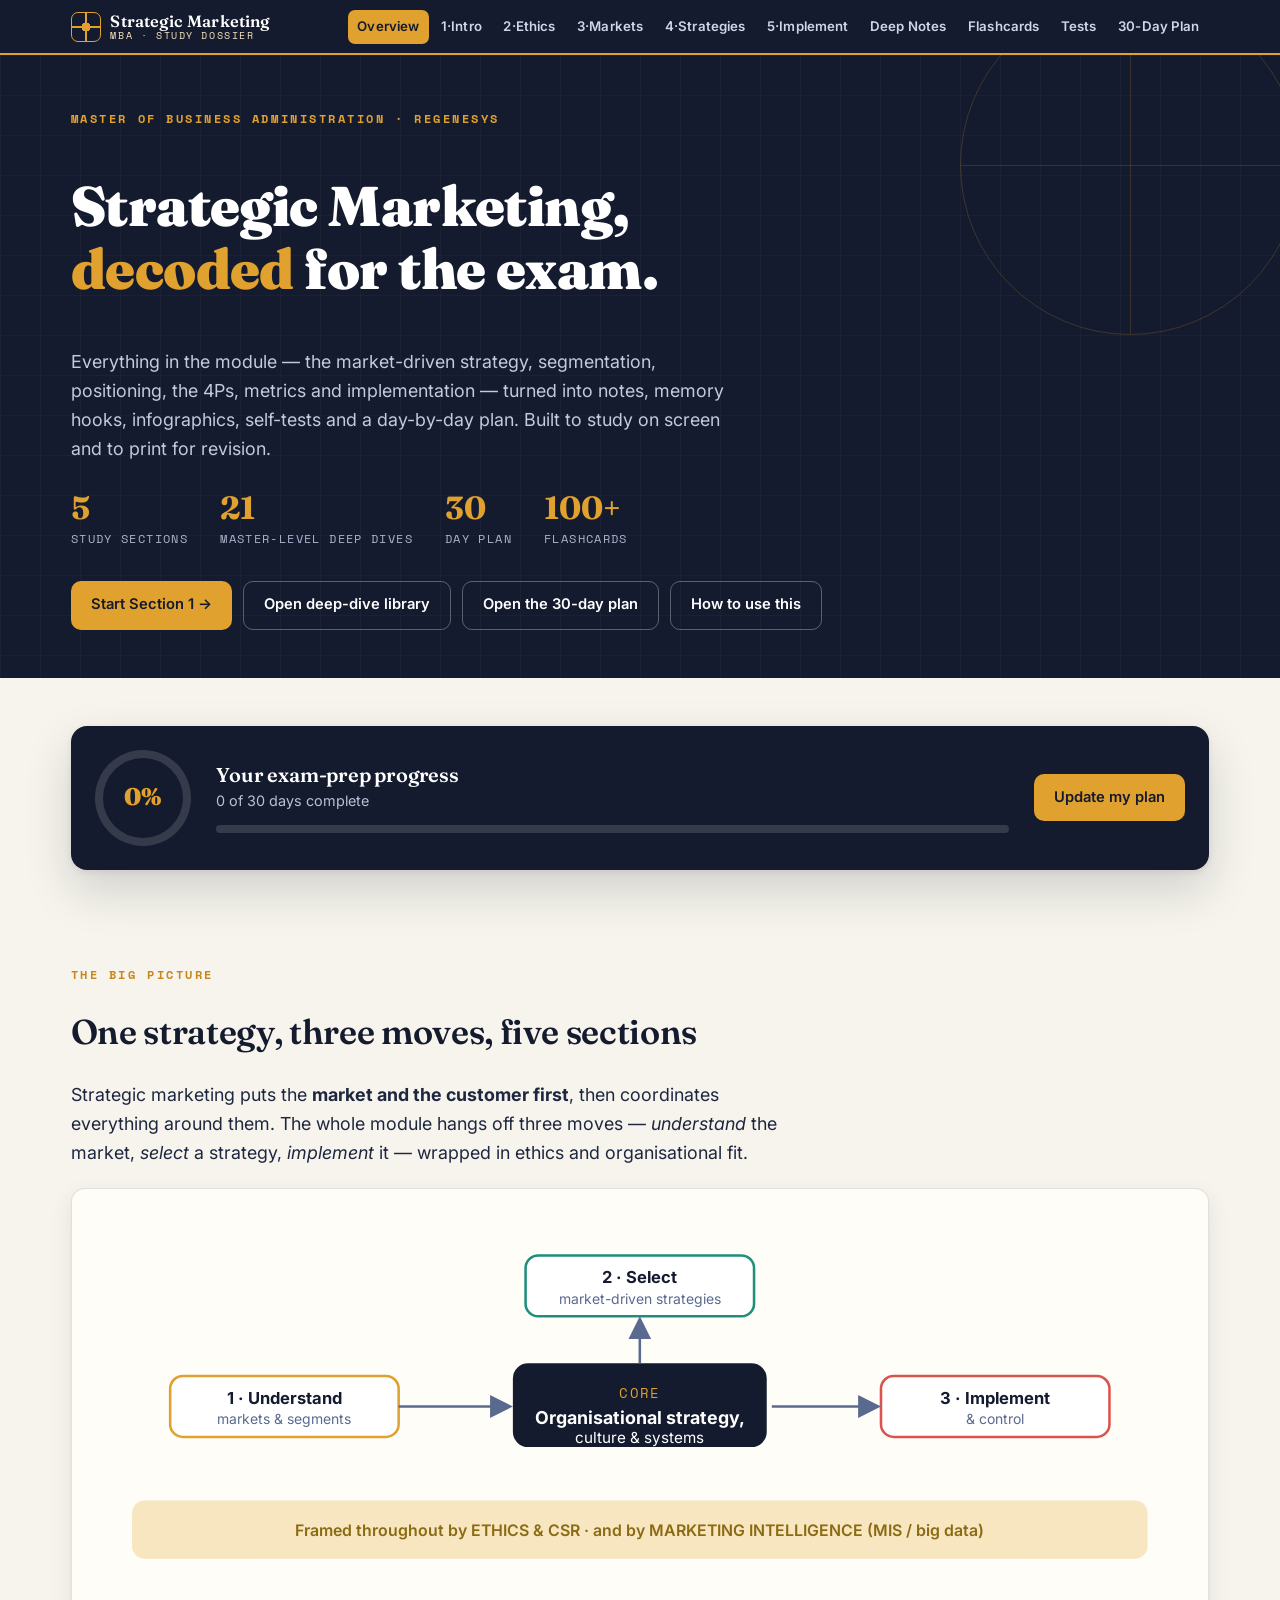
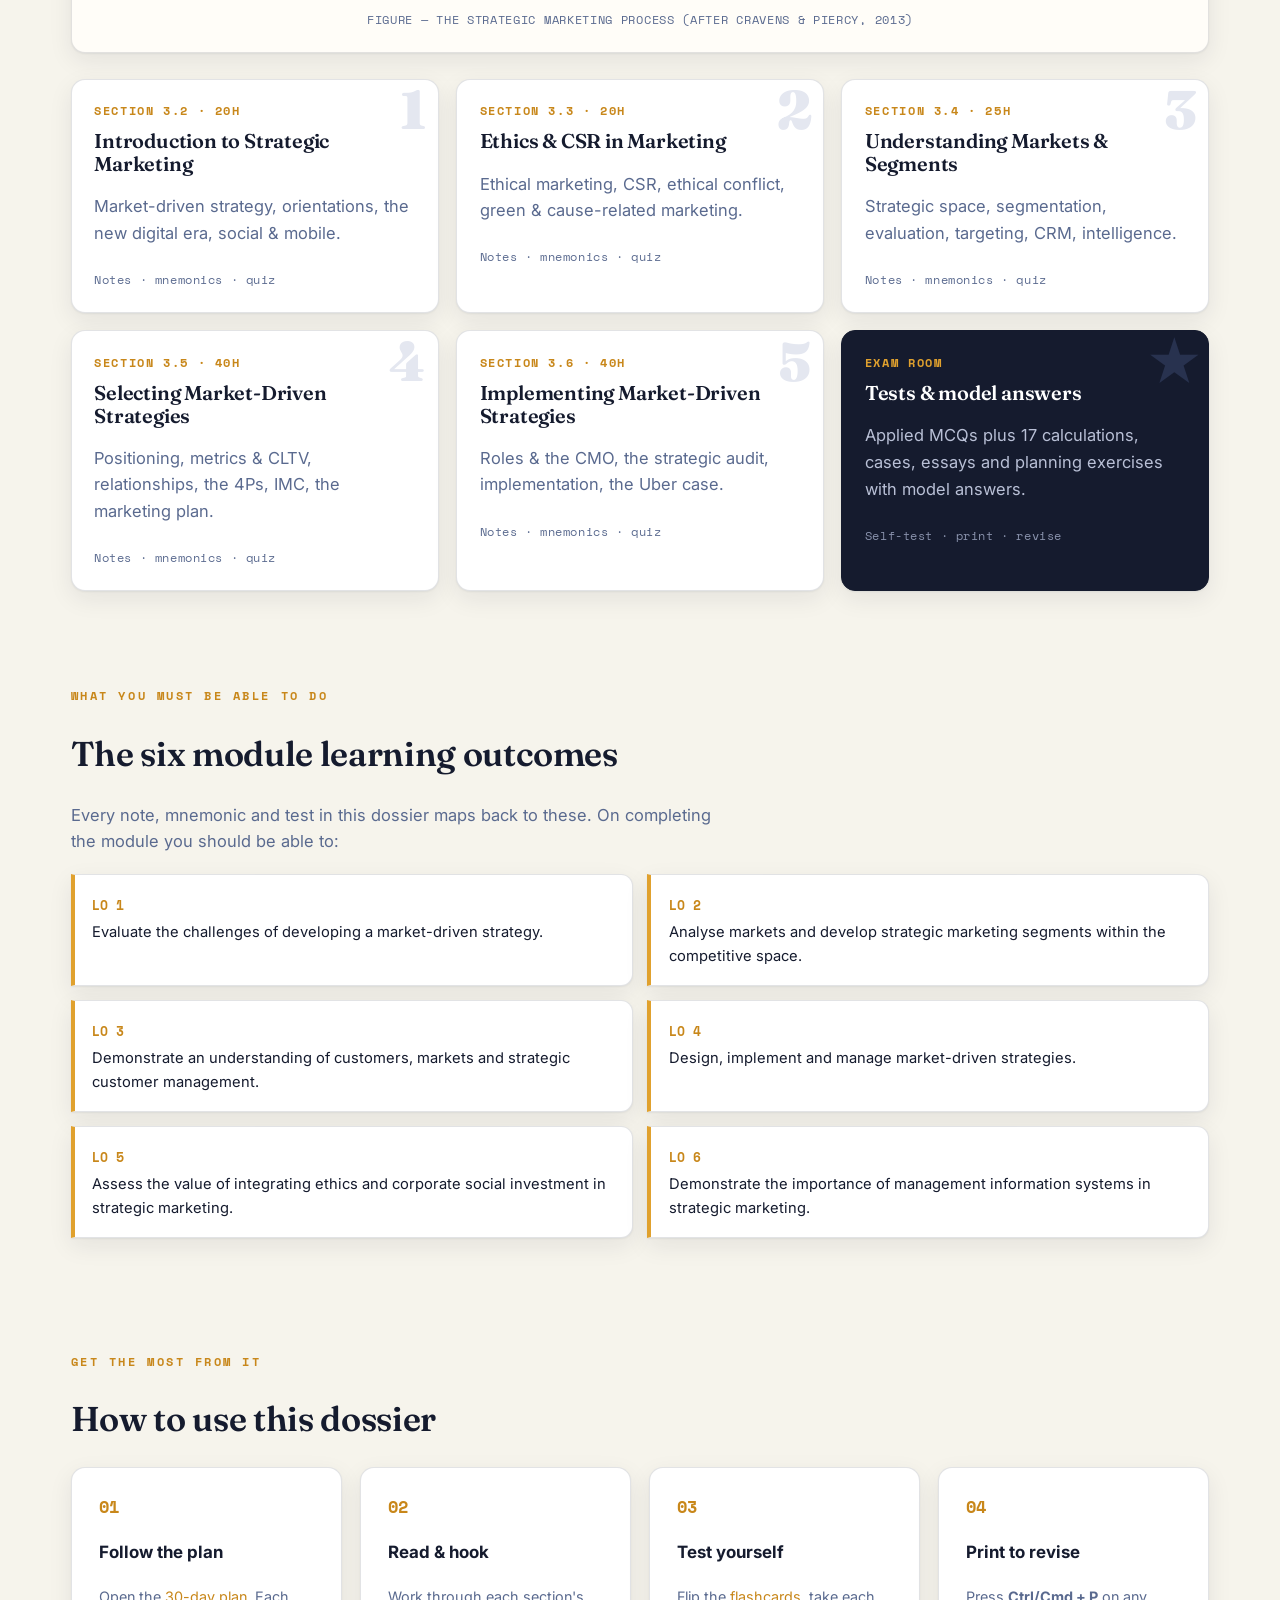
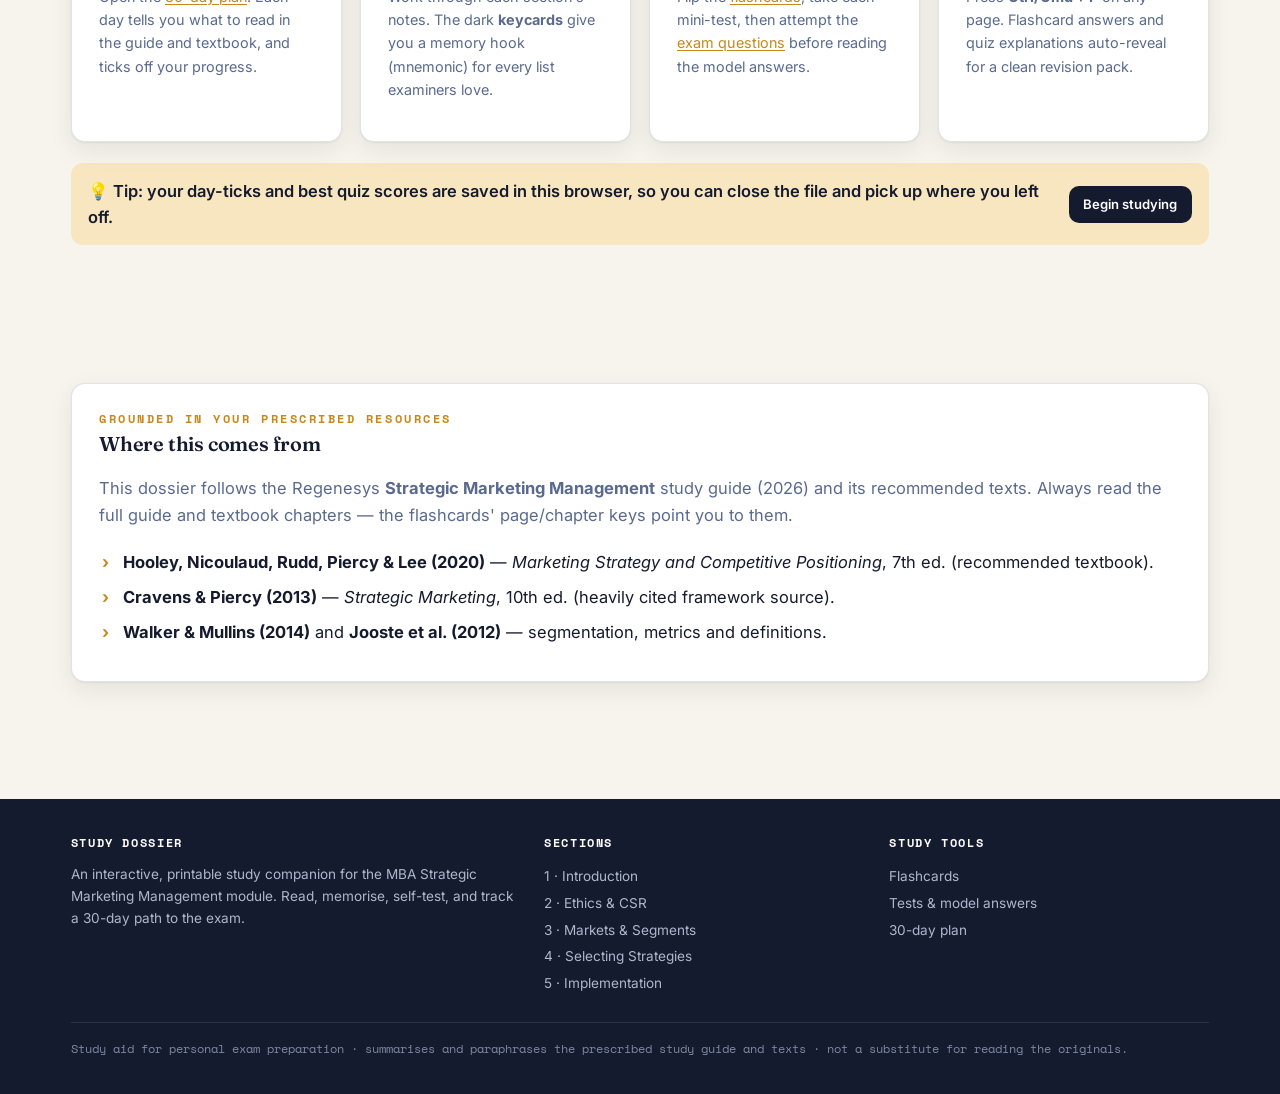
==== commit b427afe9: "Add source-guided textbook expansion and assessment bank Adds 21 sourced deep dives, 100 flashcards," ====
--- a/index.html
+++ b/index.html
@@ -43,9 +43,9 @@
     <p class="lead">Everything in the module — the market-driven strategy, segmentation, positioning, the 4Ps, metrics and implementation — turned into notes, memory hooks, infographics, self-tests and a day-by-day plan. Built to study on screen and to print for revision.</p>
     <div class="hero-stats">
       <div class="stat"><b>5</b><span>Study sections</span></div>
-      <div class="stat"><b>17</b><span>Master-level deep dives</span></div>
+      <div class="stat"><b>21</b><span>Master-level deep dives</span></div>
       <div class="stat"><b>30</b><span>Day plan</span></div>
-      <div class="stat"><b>60+</b><span>Flashcards</span></div>
+      <div class="stat"><b>100+</b><span>Flashcards</span></div>
     </div>
     <div class="btn-row">
       <a class="btn btn-amber" href="section-1-intro.html">Start Section 1 →</a>
@@ -118,7 +118,7 @@
       <a class="sec-card" href="section-3-markets.html"><span class="num">3</span><span class="tab">Section 3.4 · 25h</span><h3>Understanding Markets &amp; Segments</h3><p class="muted">Strategic space, segmentation, evaluation, targeting, CRM, intelligence.</p><span class="meta">Notes · mnemonics · quiz</span></a>
       <a class="sec-card" href="section-4-strategies.html"><span class="num">4</span><span class="tab">Section 3.5 · 40h</span><h3>Selecting Market-Driven Strategies</h3><p class="muted">Positioning, metrics &amp; CLTV, relationships, the 4Ps, IMC, the marketing plan.</p><span class="meta">Notes · mnemonics · quiz</span></a>
       <a class="sec-card" href="section-5-implementation.html"><span class="num">5</span><span class="tab">Section 3.6 · 40h</span><h3>Implementing Market-Driven Strategies</h3><p class="muted">Roles &amp; the CMO, the strategic audit, implementation, the Uber case.</p><span class="meta">Notes · mnemonics · quiz</span></a>
-      <a class="sec-card" href="tests.html" style="background:#151b2e;color:#fff;border-color:#151b2e"><span class="num" style="color:#28324f">★</span><span class="tab" style="color:var(--amber)">Exam room</span><h3 style="color:#fff">Tests &amp; model answers</h3><p style="color:#b9c0d6">Mini knowledge tests plus 9 exam-style questions with worked model answers.</p><span class="meta" style="color:#8a93ad">Self-test · print · revise</span></a>
+      <a class="sec-card" href="tests.html" style="background:#151b2e;color:#fff;border-color:#151b2e"><span class="num" style="color:#28324f">★</span><span class="tab" style="color:var(--amber)">Exam room</span><h3 style="color:#fff">Tests &amp; model answers</h3><p style="color:#b9c0d6">Applied MCQs plus 17 calculations, cases, essays and planning exercises with model answers.</p><span class="meta" style="color:#8a93ad">Self-test · print · revise</span></a>
     </div>
   </section>
 
@@ -192,6 +192,7 @@
 </div></footer>
 
 <script src="data.js"></script>
+<script src="assessment-data.js"></script>
 <script src="app.js"></script>
 </body>
 </html>
--- a/styles.css
+++ b/styles.css
@@ -371,10 +371,17 @@
 }
 
 /* ============ PRINT ============ */
+/* Assessment source direction */
+.answer-source{margin:.65rem 0 1rem;padding:.65rem .8rem;background:var(--teal-soft);border-left:3px solid var(--teal);border-radius:0 8px 8px 0;color:var(--ink);font-size:.82rem;line-height:1.45}
+
 /* Deep-note reading refinements */
 .exam-blueprint-label{font-family:'Space Mono',monospace;font-size:.7rem;font-weight:700;letter-spacing:.11em;text-transform:uppercase;color:var(--amber-deep);margin-bottom:.35rem}
 .deep-note strong{color:var(--ink)}
 .deep-matrix td:first-child{font-weight:700;color:var(--ink)}
+.source-trail{margin:1rem 0 2rem;padding:1rem 1.15rem;background:#fff;border:1px solid var(--line);border-top:4px solid var(--teal);border-radius:12px;box-shadow:var(--shadow)}
+.source-trail-head{display:flex;align-items:baseline;gap:.7rem;flex-wrap:wrap}.source-trail-head span{font-family:'Space Mono',monospace;font-size:.68rem;font-weight:700;letter-spacing:.11em;text-transform:uppercase;color:var(--teal)}.source-trail-head strong{font-family:'DM Serif Display',serif;font-size:1.2rem}.source-trail>p{margin:.4rem 0 .65rem;color:var(--slate);font-size:.88rem}.source-trail ul{margin:0;padding-left:1.1rem;display:grid;gap:.35rem}.source-trail li{font-size:.88rem;line-height:1.45}
+.update-notice{position:fixed;left:50%;bottom:1rem;transform:translateX(-50%);z-index:9999;width:min(680px,calc(100% - 2rem));display:flex;align-items:center;gap:1rem;padding:.9rem 1rem;background:var(--ink);color:#fff;border:1px solid #39435e;border-radius:14px;box-shadow:0 18px 50px rgba(8,13,27,.32)}.update-notice p{margin:0;line-height:1.4;font-size:.9rem;flex:1}.update-notice strong{display:block;color:#fff}.update-notice .btn{white-space:nowrap}.update-notice[hidden]{display:none}
+@media(max-width:600px){.update-notice{align-items:stretch;flex-direction:column}.update-notice .btn{width:100%;text-align:center}}
 
 @media print{
   @page{margin:15mm}
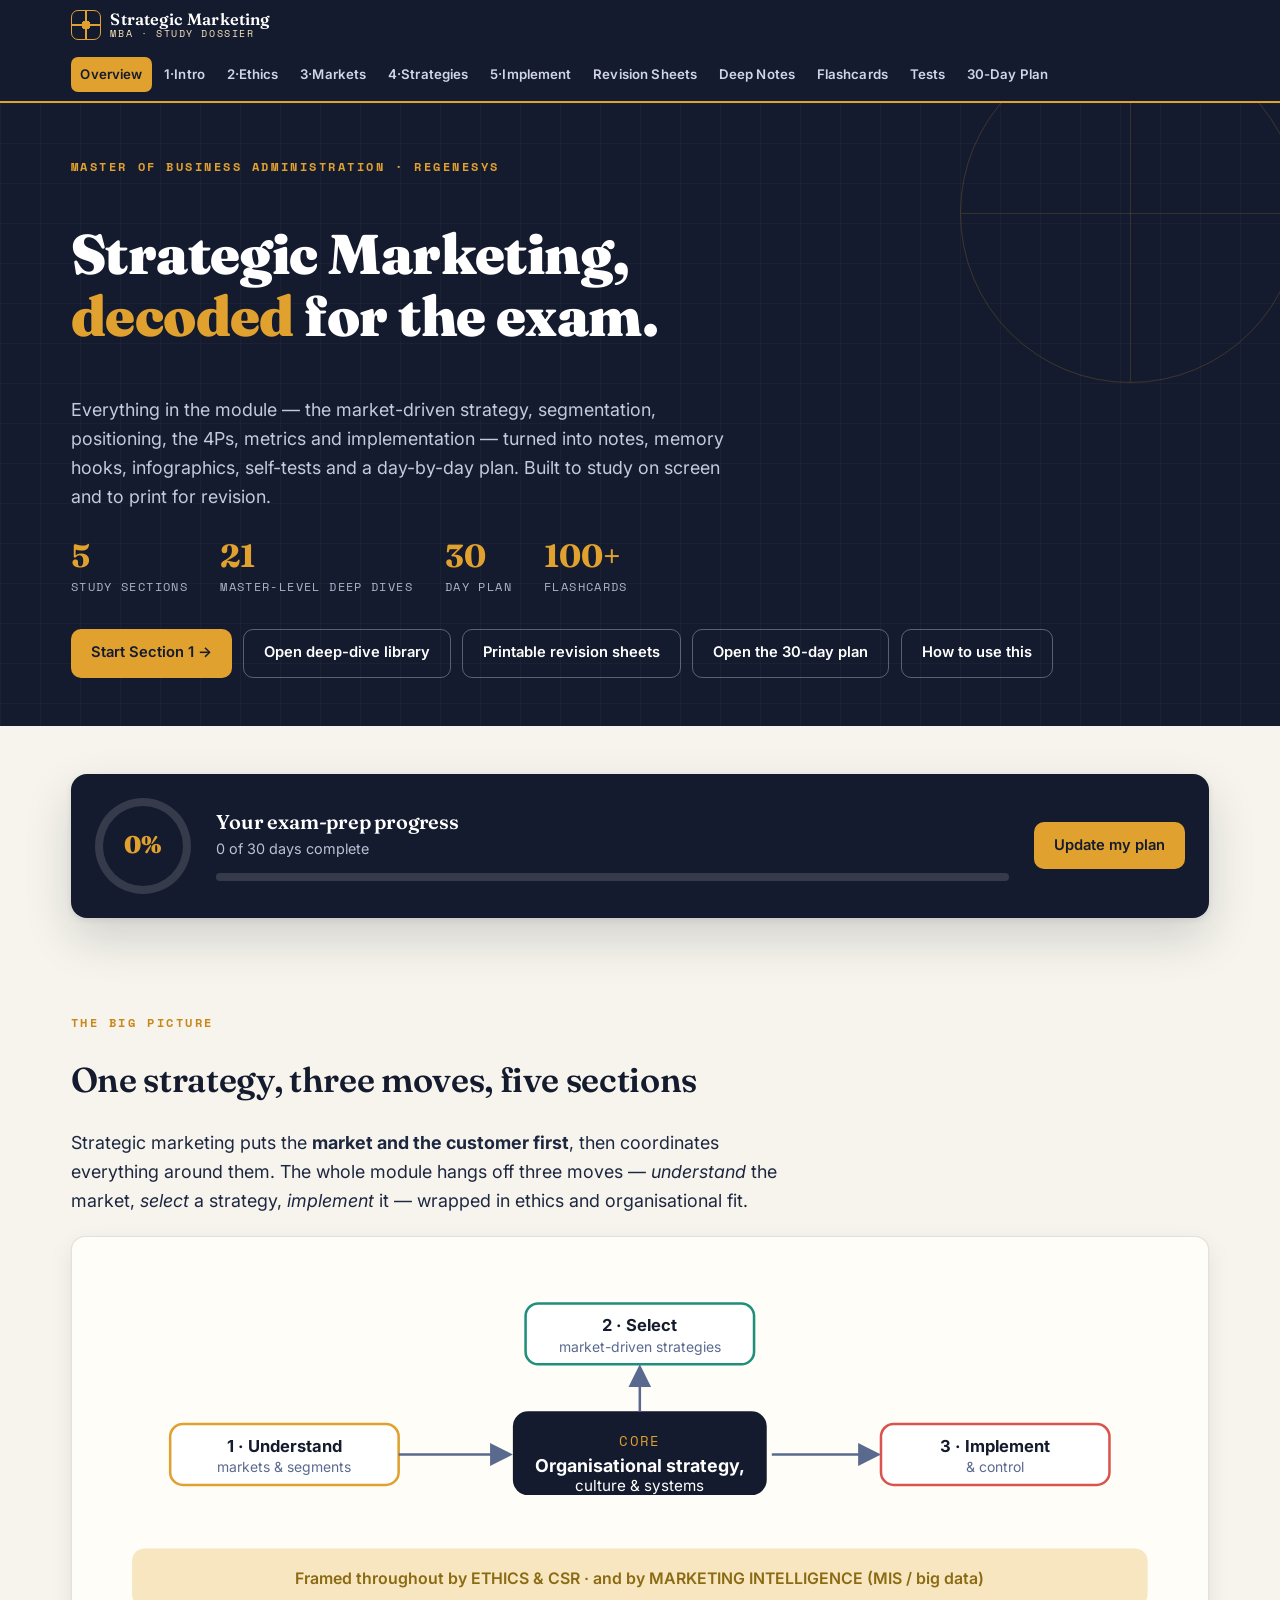
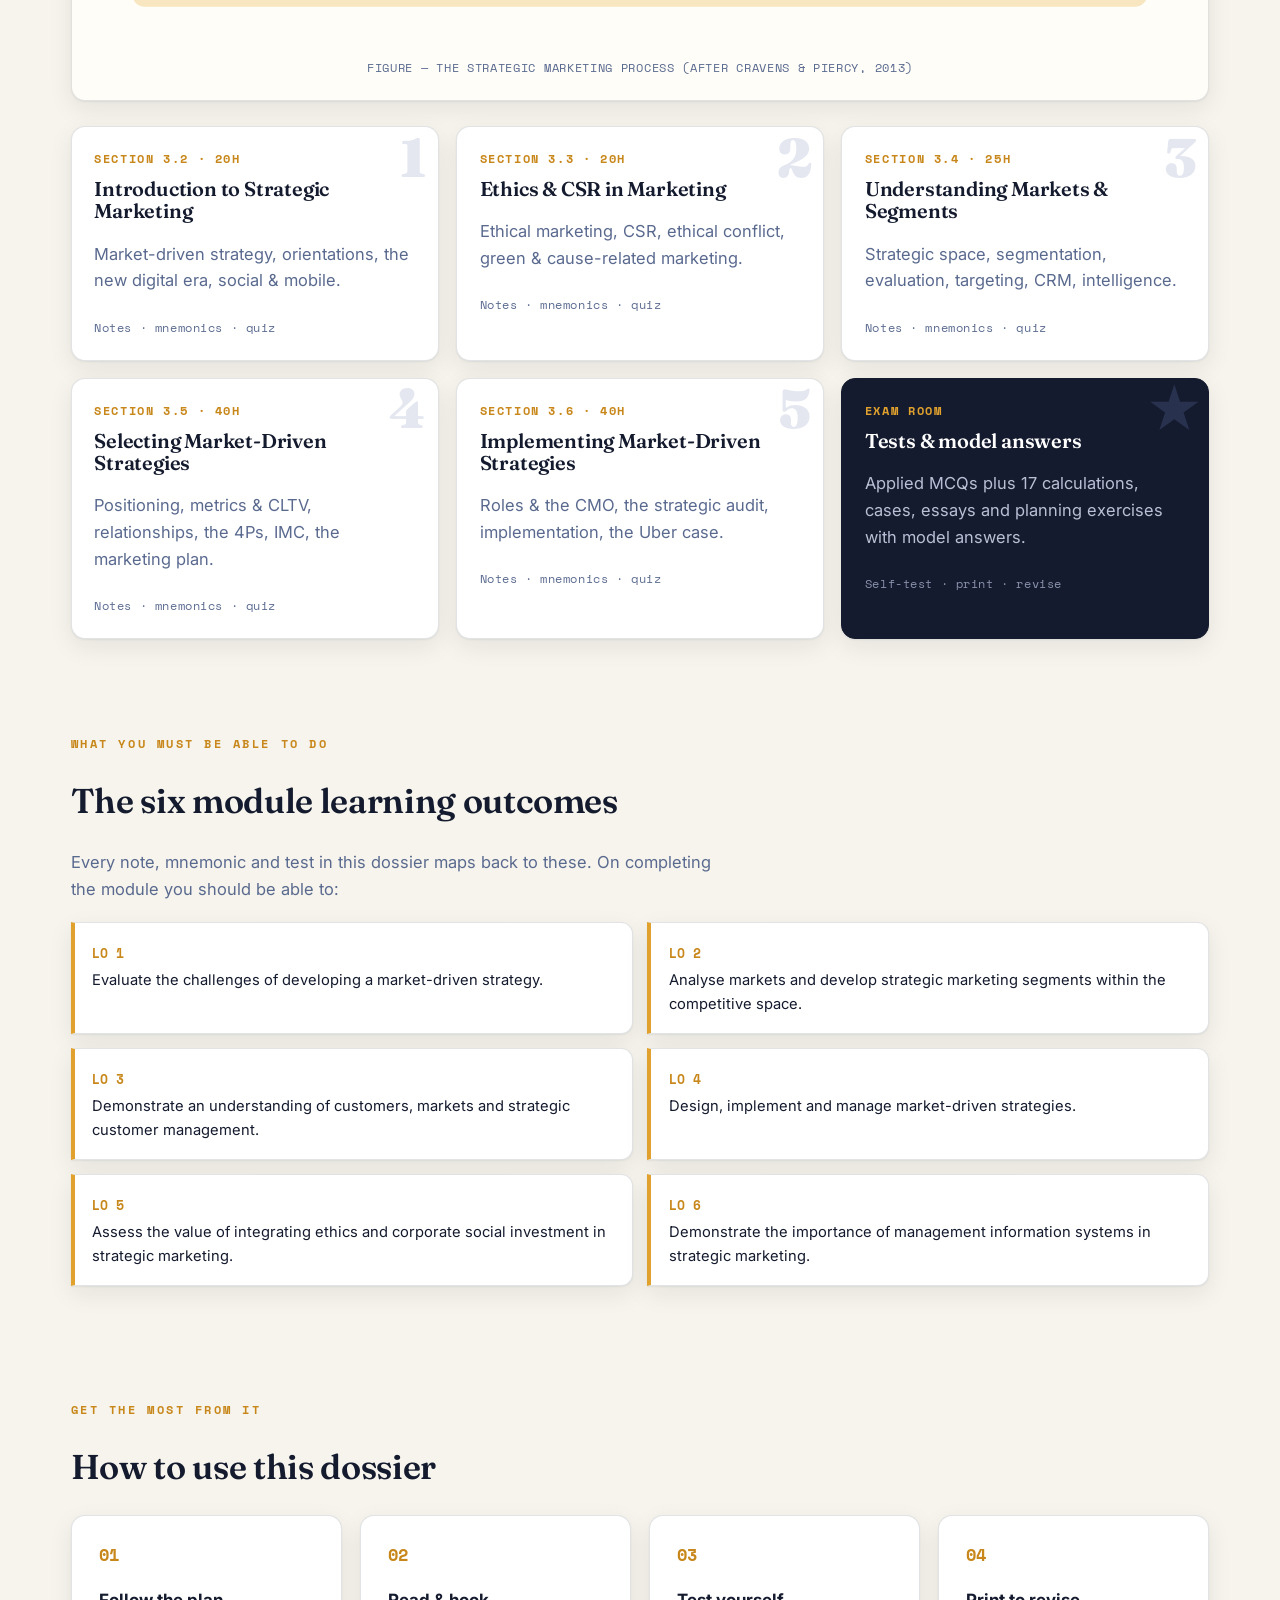
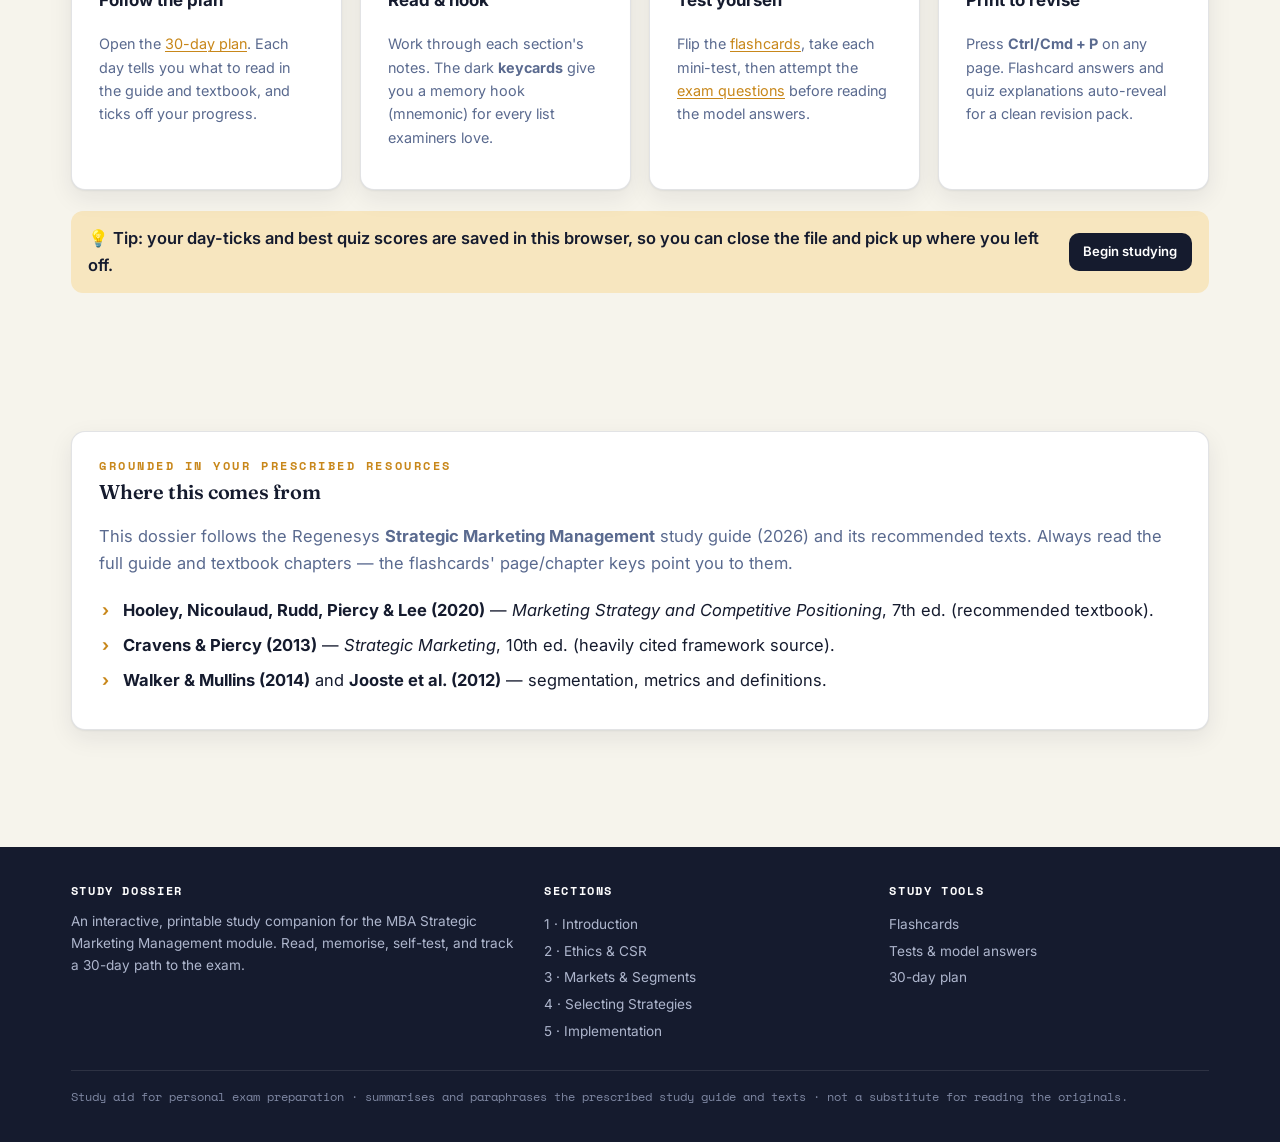
==== commit 04cf399a: "Add vibrant printable revision-sheet library Adds six original visual memory posters with mind maps," ====
--- a/index.html
+++ b/index.html
@@ -12,7 +12,7 @@
   <meta name="apple-mobile-web-app-capable" content="yes">
   <meta name="apple-mobile-web-app-status-bar-style" content="black-translucent">
   <meta name="apple-mobile-web-app-title" content="SM Dossier">
-  <link rel="stylesheet" href="styles.css">
+  <link rel="stylesheet" href="styles.css?v=6">
 </head>
 <body>
 
@@ -26,6 +26,7 @@
     <a href="section-3-markets.html">3·Markets</a>
     <a href="section-4-strategies.html">4·Strategies</a>
     <a href="section-5-implementation.html">5·Implement</a>
+    <a href="revision-sheets.html">Revision Sheets</a>
     <a href="deep-notes.html">Deep Notes</a>
     <a href="flashcards.html">Flashcards</a>
     <a href="tests.html">Tests</a>
@@ -50,6 +51,7 @@
     <div class="btn-row">
       <a class="btn btn-amber" href="section-1-intro.html">Start Section 1 →</a>
       <a class="btn btn-ghost" href="deep-notes.html">Open deep-dive library</a>
+      <a class="btn btn-ghost" href="revision-sheets.html">Printable revision sheets</a>
       <a class="btn btn-ghost" href="calendar.html">Open the 30-day plan</a>
       <a class="btn btn-ghost" href="#how">How to use this</a>
     </div>
@@ -191,8 +193,8 @@
   <div class="fine">Study aid for personal exam preparation · summarises and paraphrases the prescribed study guide and texts · not a substitute for reading the originals.</div>
 </div></footer>
 
-<script src="data.js"></script>
-<script src="assessment-data.js"></script>
-<script src="app.js"></script>
+<script src="data.js?v=6"></script>
+<script src="assessment-data.js?v=6"></script>
+<script src="app.js?v=6"></script>
 </body>
 </html>
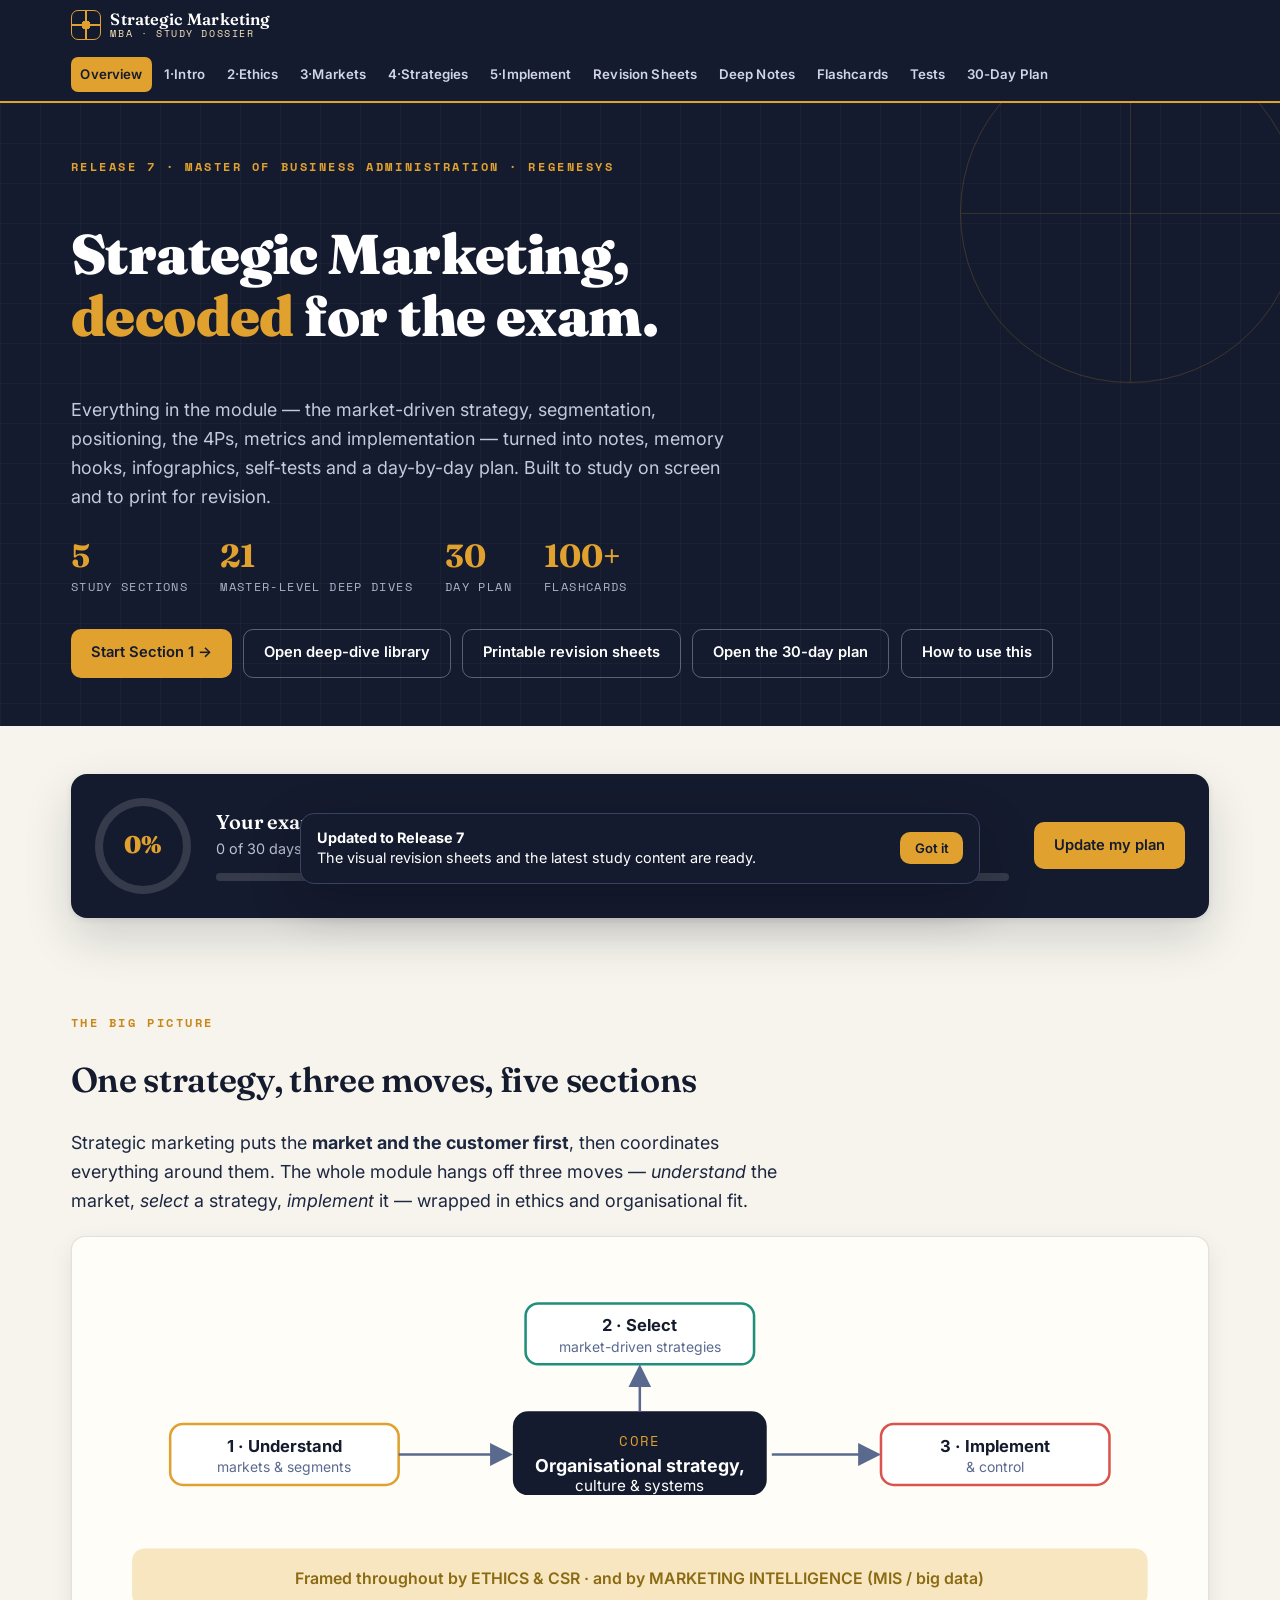
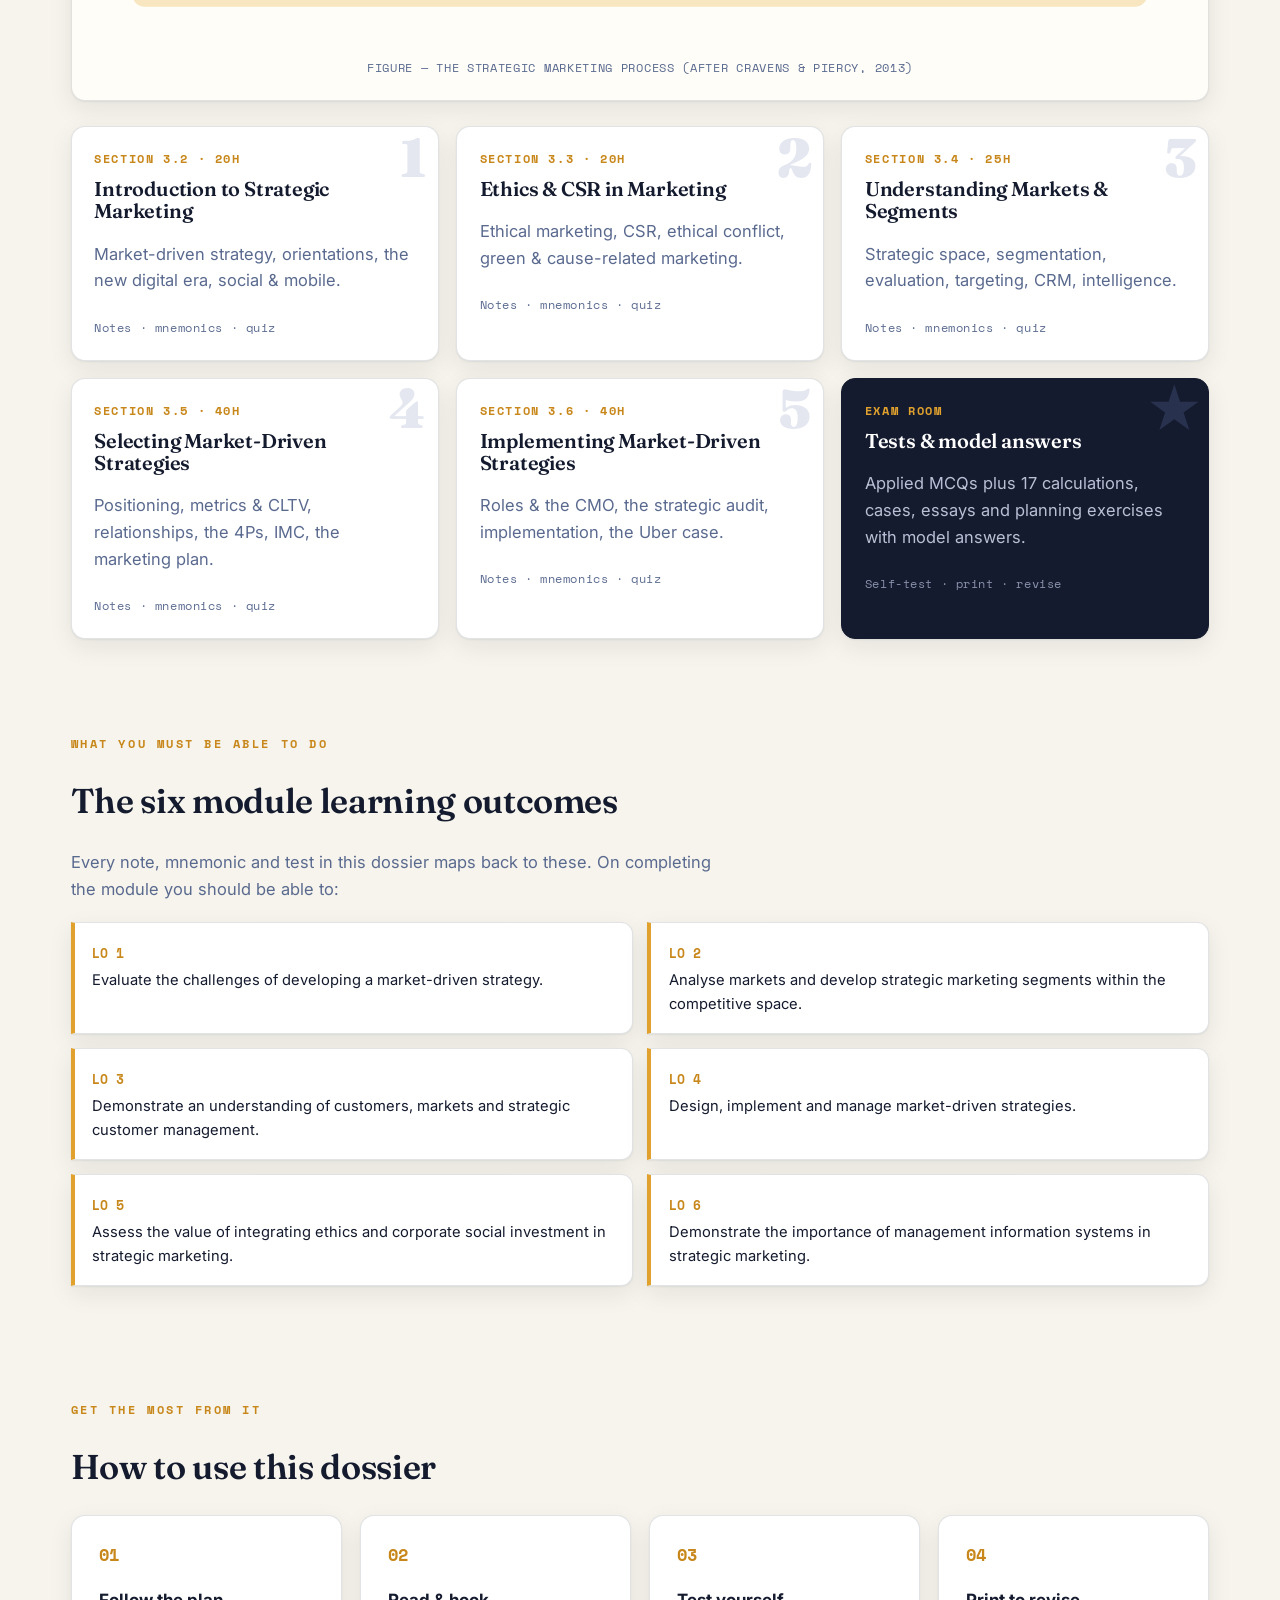
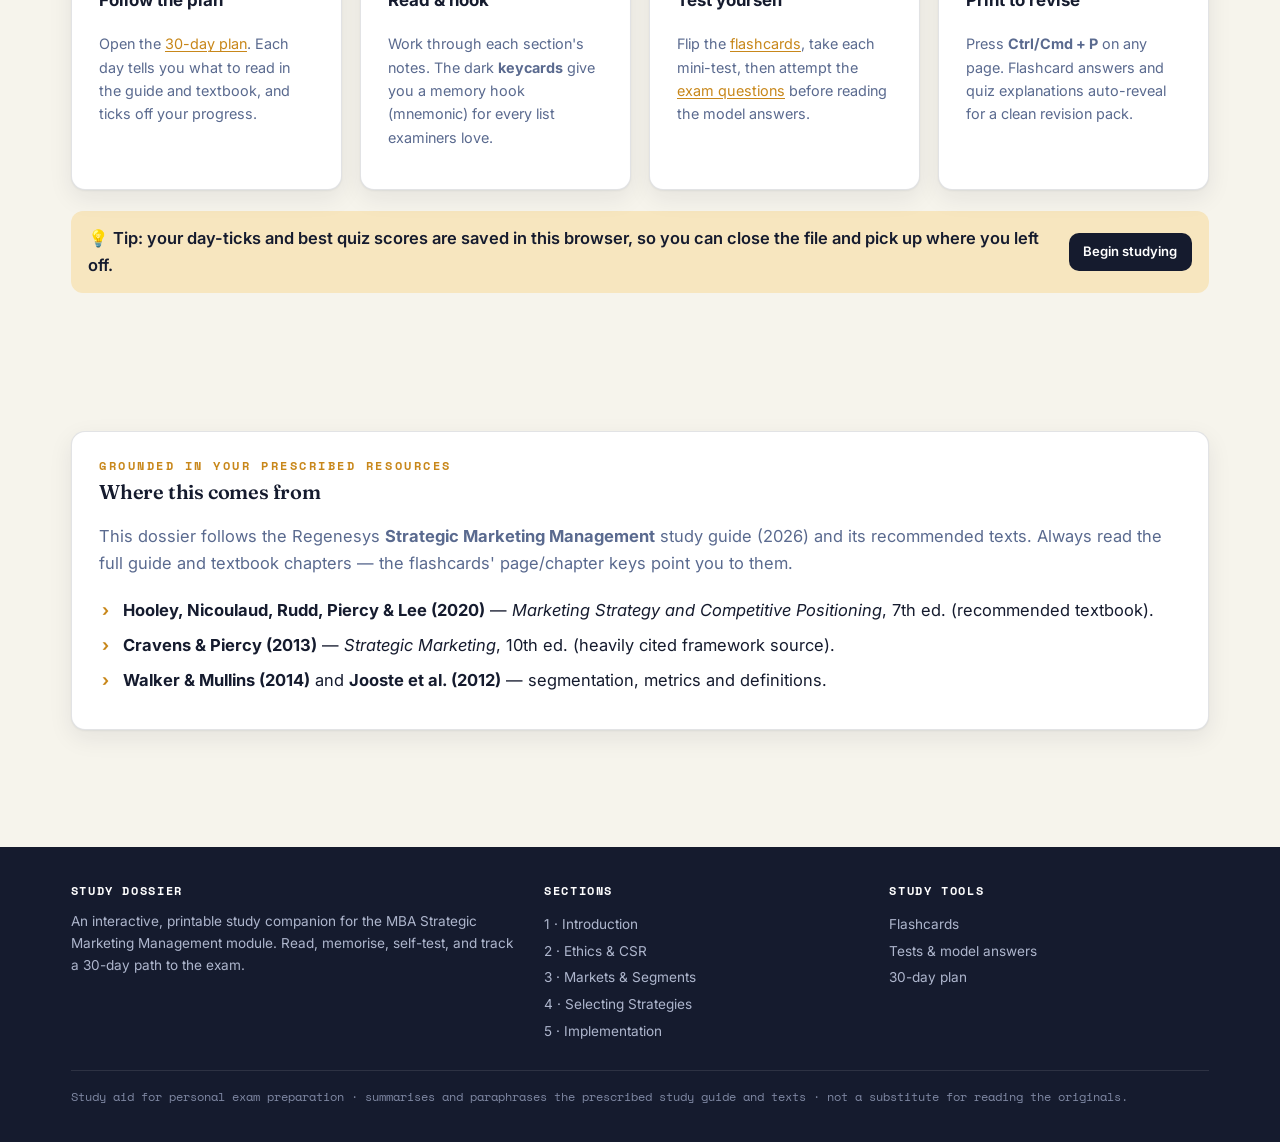
==== commit cf651bec: "Force installed apps to upgrade to Release 7 Immediately activates the new offline cache, refreshes " ====
--- a/index.html
+++ b/index.html
@@ -12,7 +12,7 @@
   <meta name="apple-mobile-web-app-capable" content="yes">
   <meta name="apple-mobile-web-app-status-bar-style" content="black-translucent">
   <meta name="apple-mobile-web-app-title" content="SM Dossier">
-  <link rel="stylesheet" href="styles.css?v=6">
+  <link rel="stylesheet" href="styles.css?v=7">
 </head>
 <body>
 
@@ -39,7 +39,7 @@
   <div class="grid-bg"></div>
   <div class="inner">
     <div class="crosshair"></div>
-    <div class="eyebrow" style="color:var(--amber)">Master of Business Administration · Regenesys</div>
+    <div class="eyebrow" style="color:var(--amber)">Release 7 · Master of Business Administration · Regenesys</div>
     <h1>Strategic&nbsp;Marketing, <span class="amber">decoded</span> for the exam.</h1>
     <p class="lead">Everything in the module — the market-driven strategy, segmentation, positioning, the 4Ps, metrics and implementation — turned into notes, memory hooks, infographics, self-tests and a day-by-day plan. Built to study on screen and to print for revision.</p>
     <div class="hero-stats">
@@ -193,8 +193,8 @@
   <div class="fine">Study aid for personal exam preparation · summarises and paraphrases the prescribed study guide and texts · not a substitute for reading the originals.</div>
 </div></footer>
 
-<script src="data.js?v=6"></script>
-<script src="assessment-data.js?v=6"></script>
-<script src="app.js?v=6"></script>
+<script src="data.js?v=7"></script>
+<script src="assessment-data.js?v=7"></script>
+<script src="app.js?v=7"></script>
 </body>
 </html>
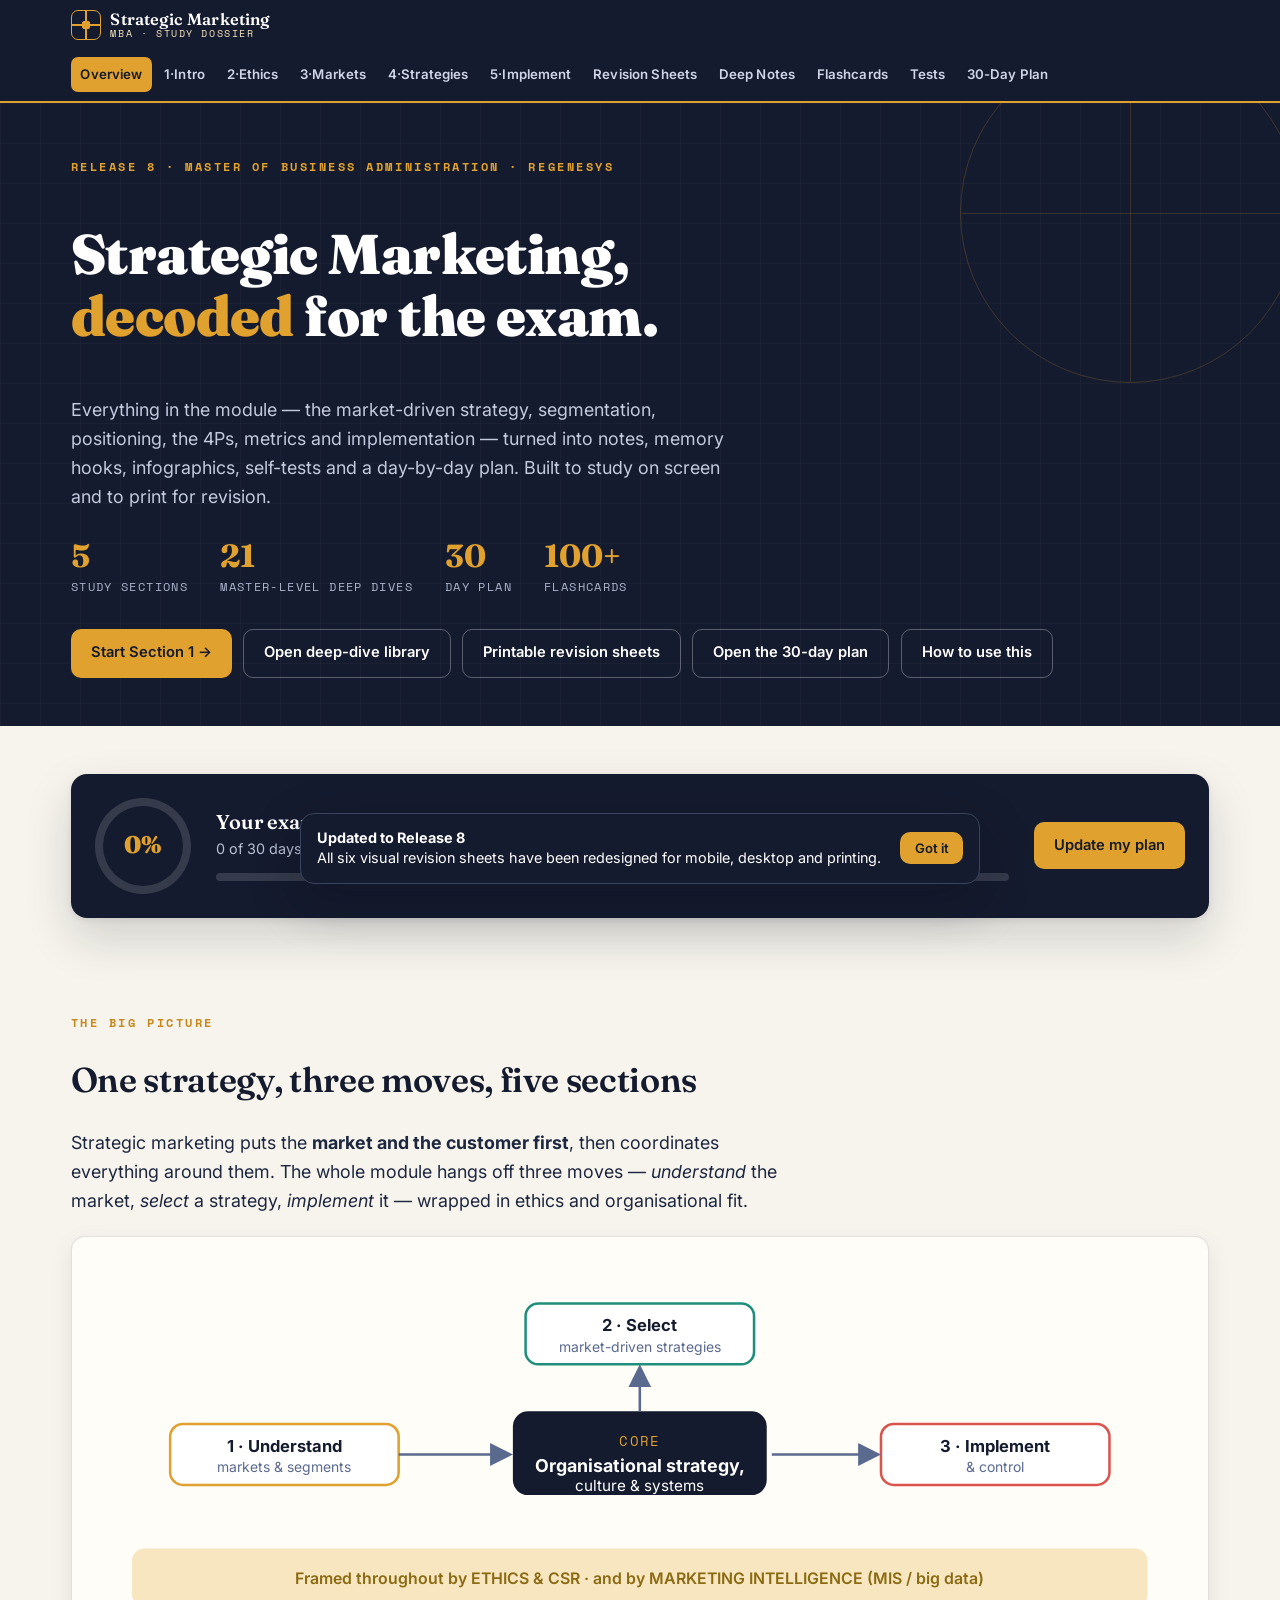
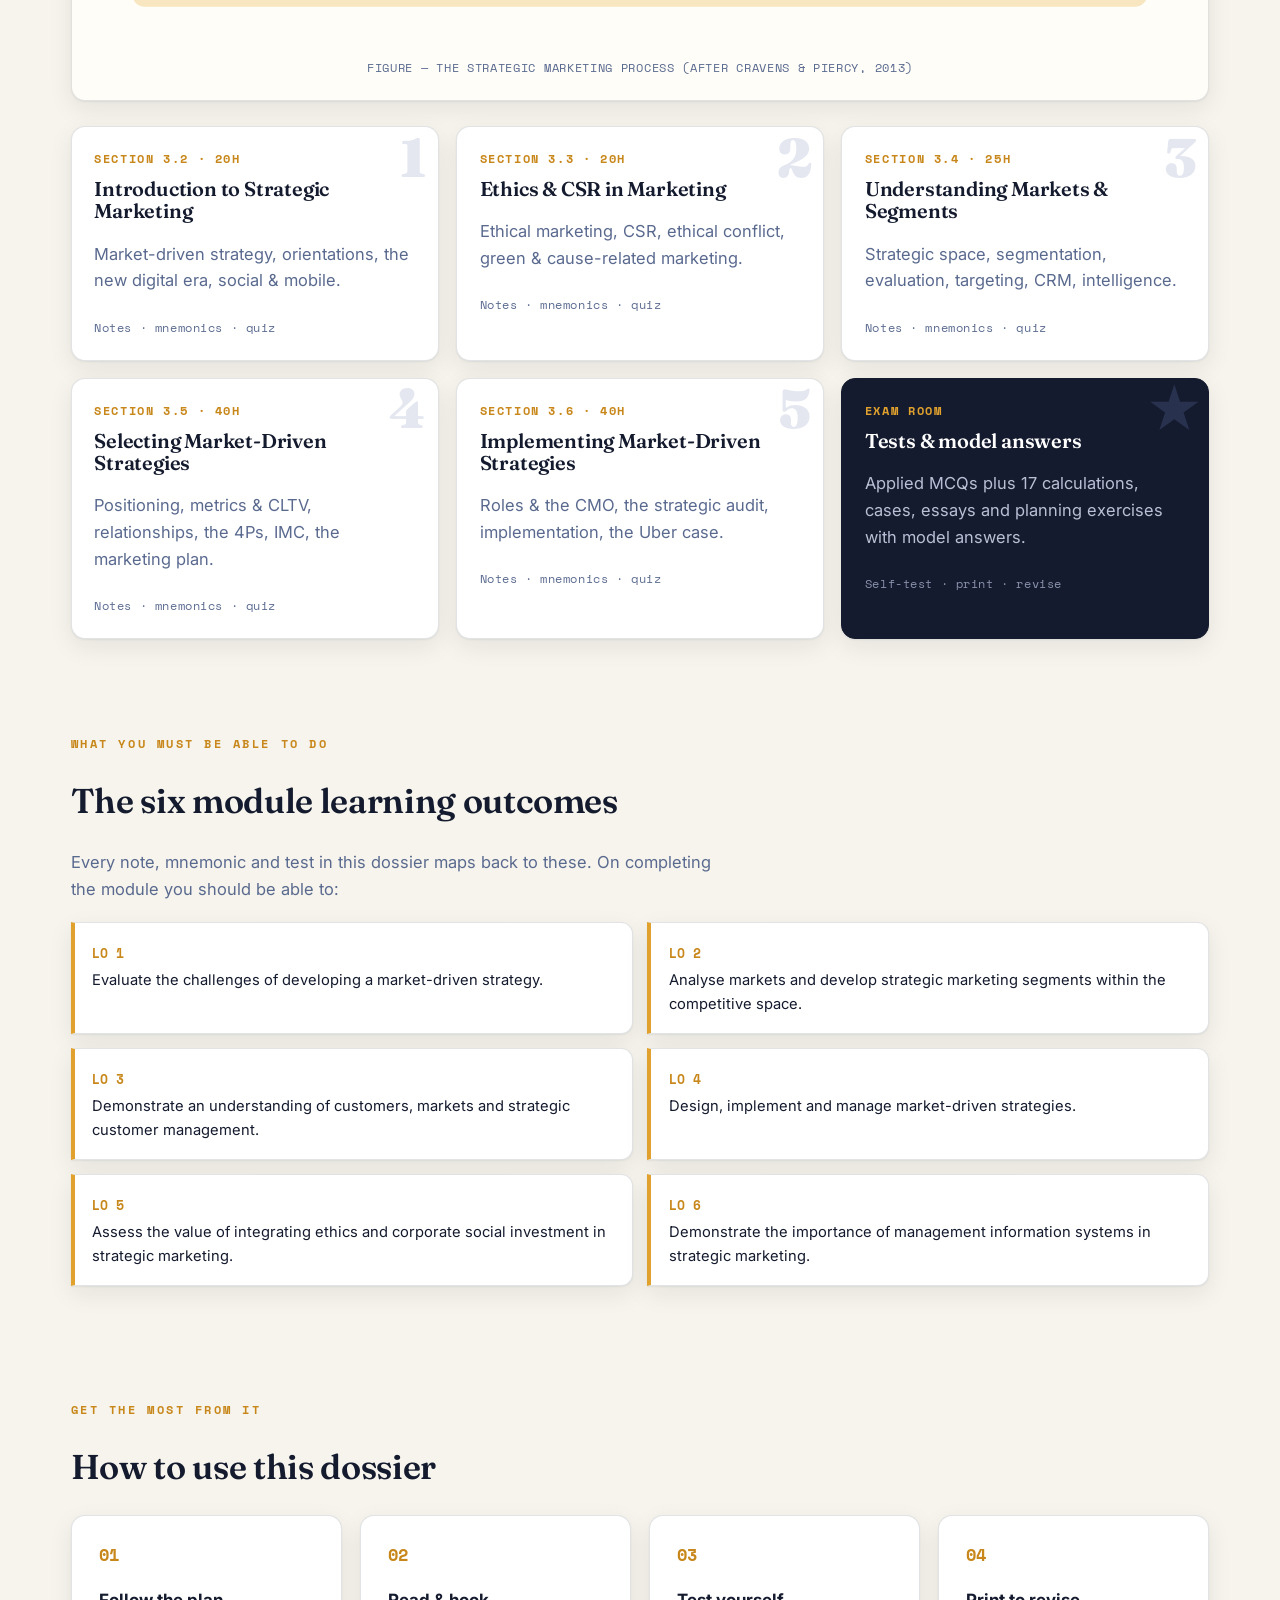
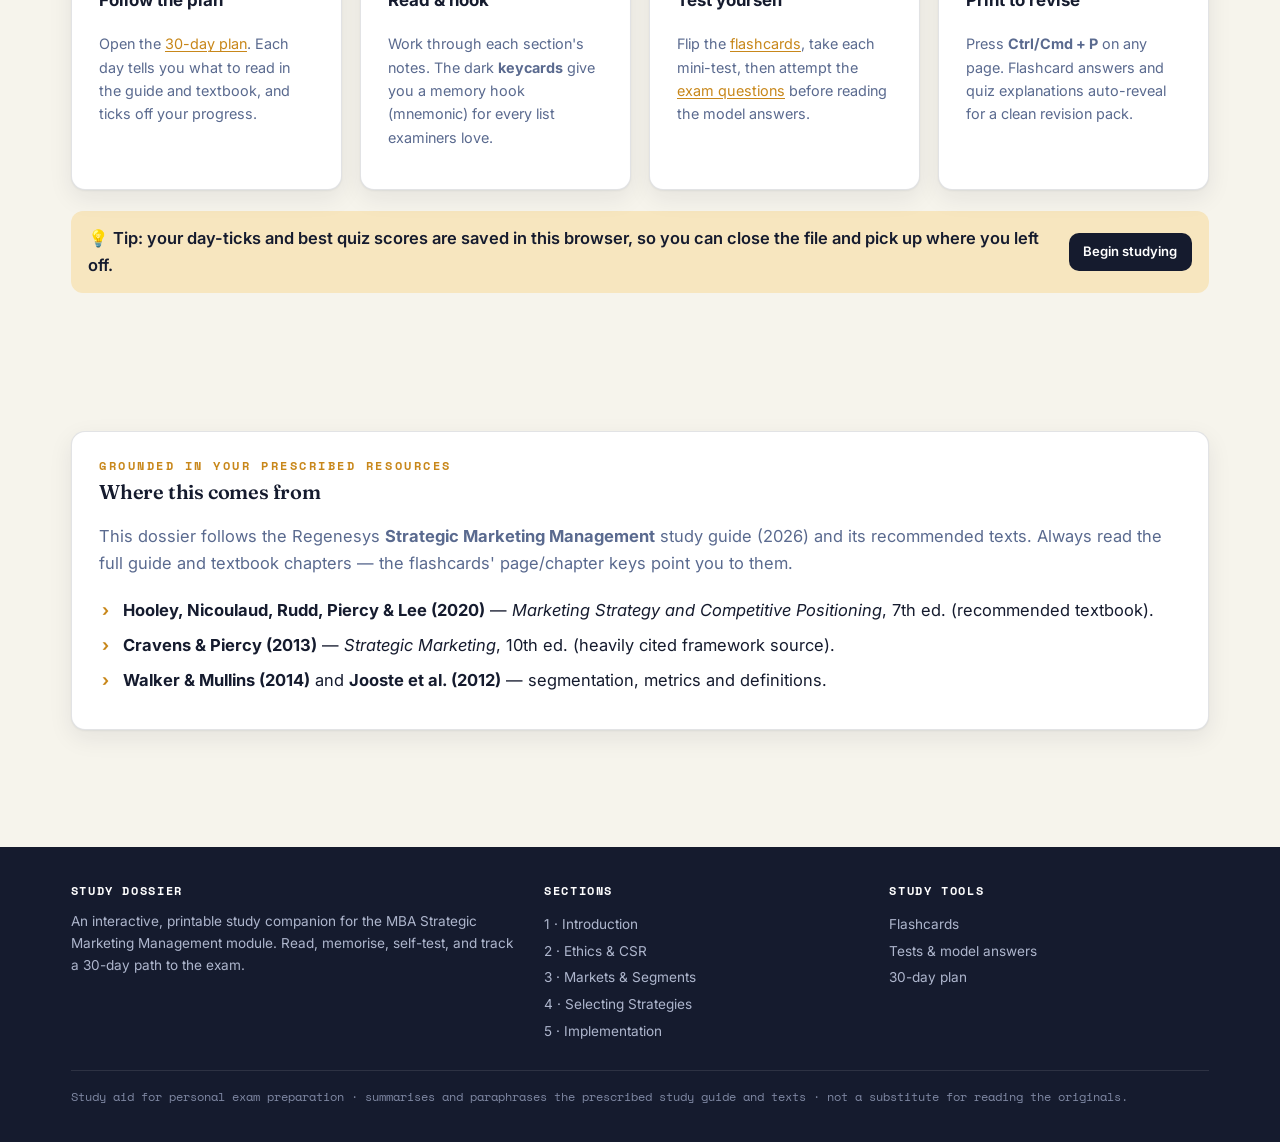
==== commit 790fe0d8: "Redesign all visual revision sheets for Release 8 Rebuilds all six revision posters for responsive a" ====
--- a/index.html
+++ b/index.html
@@ -39,7 +39,7 @@
   <div class="grid-bg"></div>
   <div class="inner">
     <div class="crosshair"></div>
-    <div class="eyebrow" style="color:var(--amber)">Release 7 · Master of Business Administration · Regenesys</div>
+    <div class="eyebrow" style="color:var(--amber)">Release 8 · Master of Business Administration · Regenesys</div>
     <h1>Strategic&nbsp;Marketing, <span class="amber">decoded</span> for the exam.</h1>
     <p class="lead">Everything in the module — the market-driven strategy, segmentation, positioning, the 4Ps, metrics and implementation — turned into notes, memory hooks, infographics, self-tests and a day-by-day plan. Built to study on screen and to print for revision.</p>
     <div class="hero-stats">
@@ -195,6 +195,6 @@
 
 <script src="data.js?v=7"></script>
 <script src="assessment-data.js?v=7"></script>
-<script src="app.js?v=7"></script>
+<script src="app.js?v=8"></script>
 </body>
 </html>
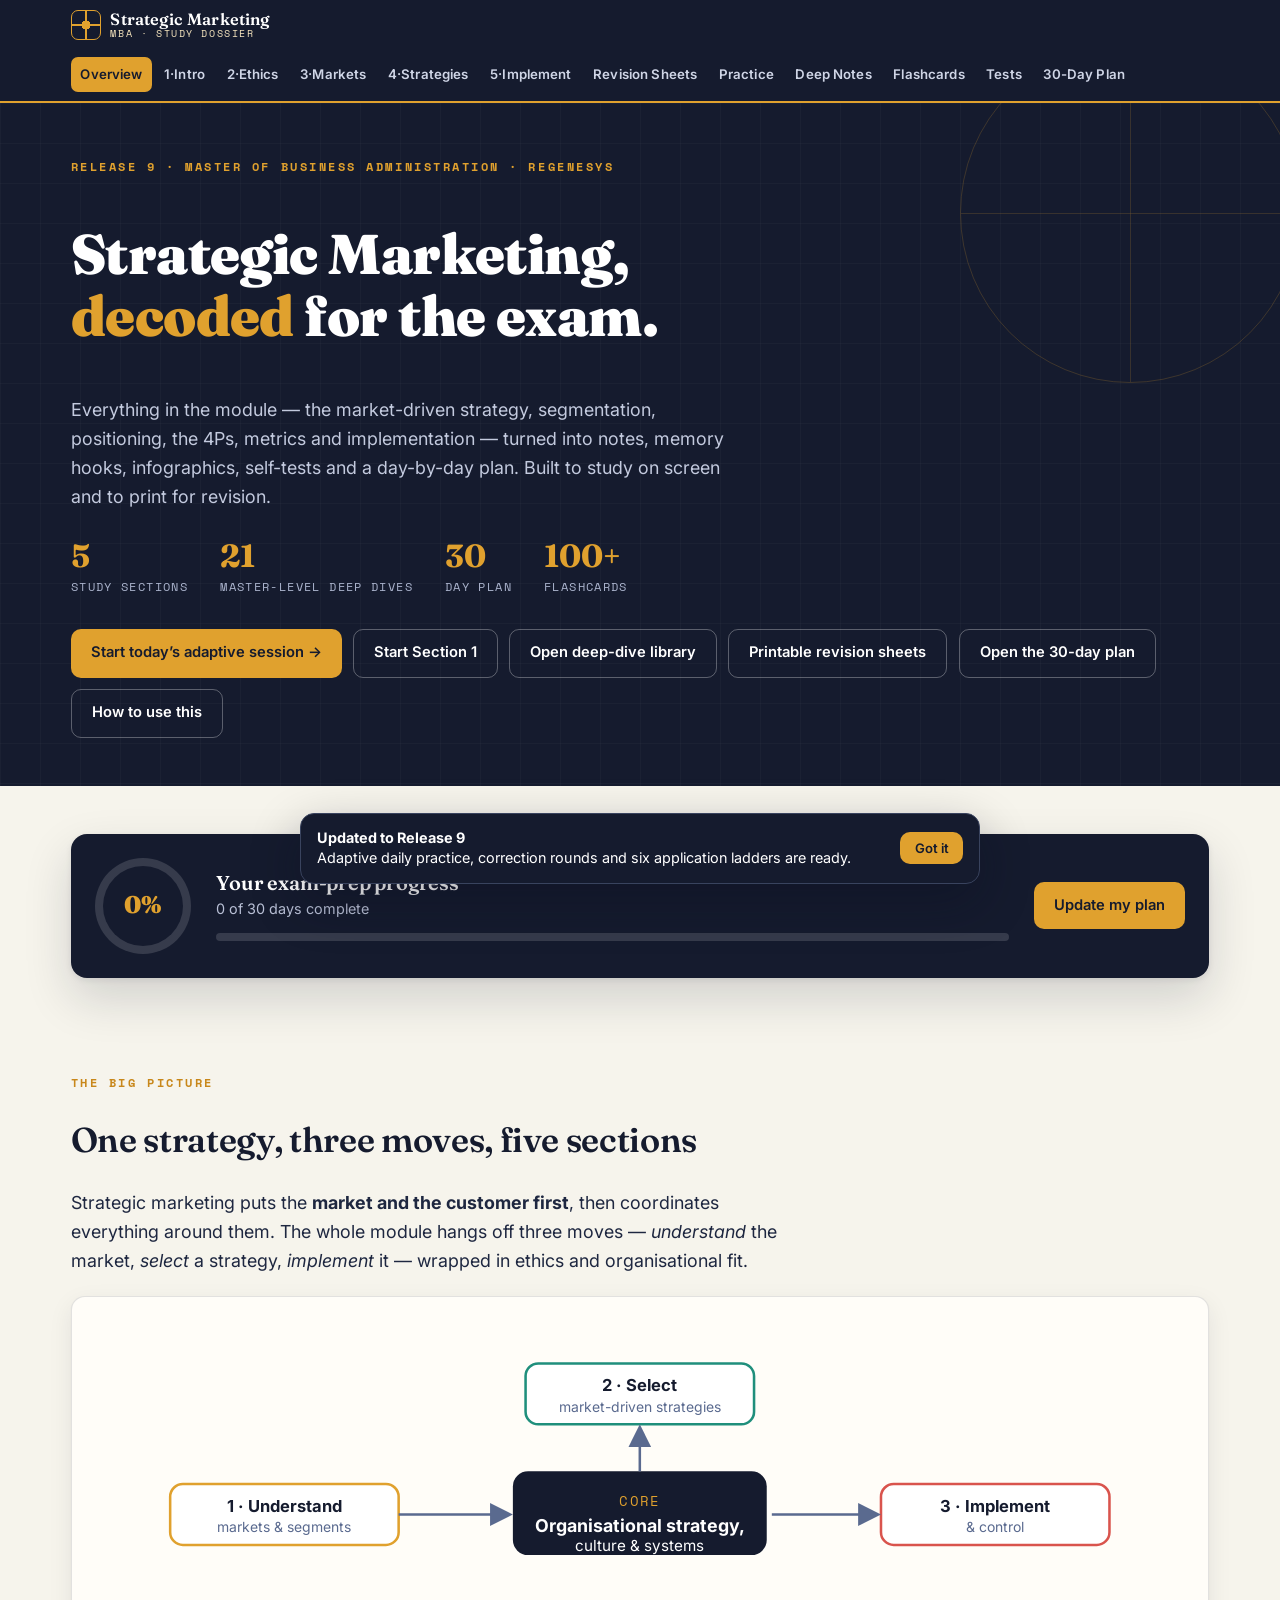
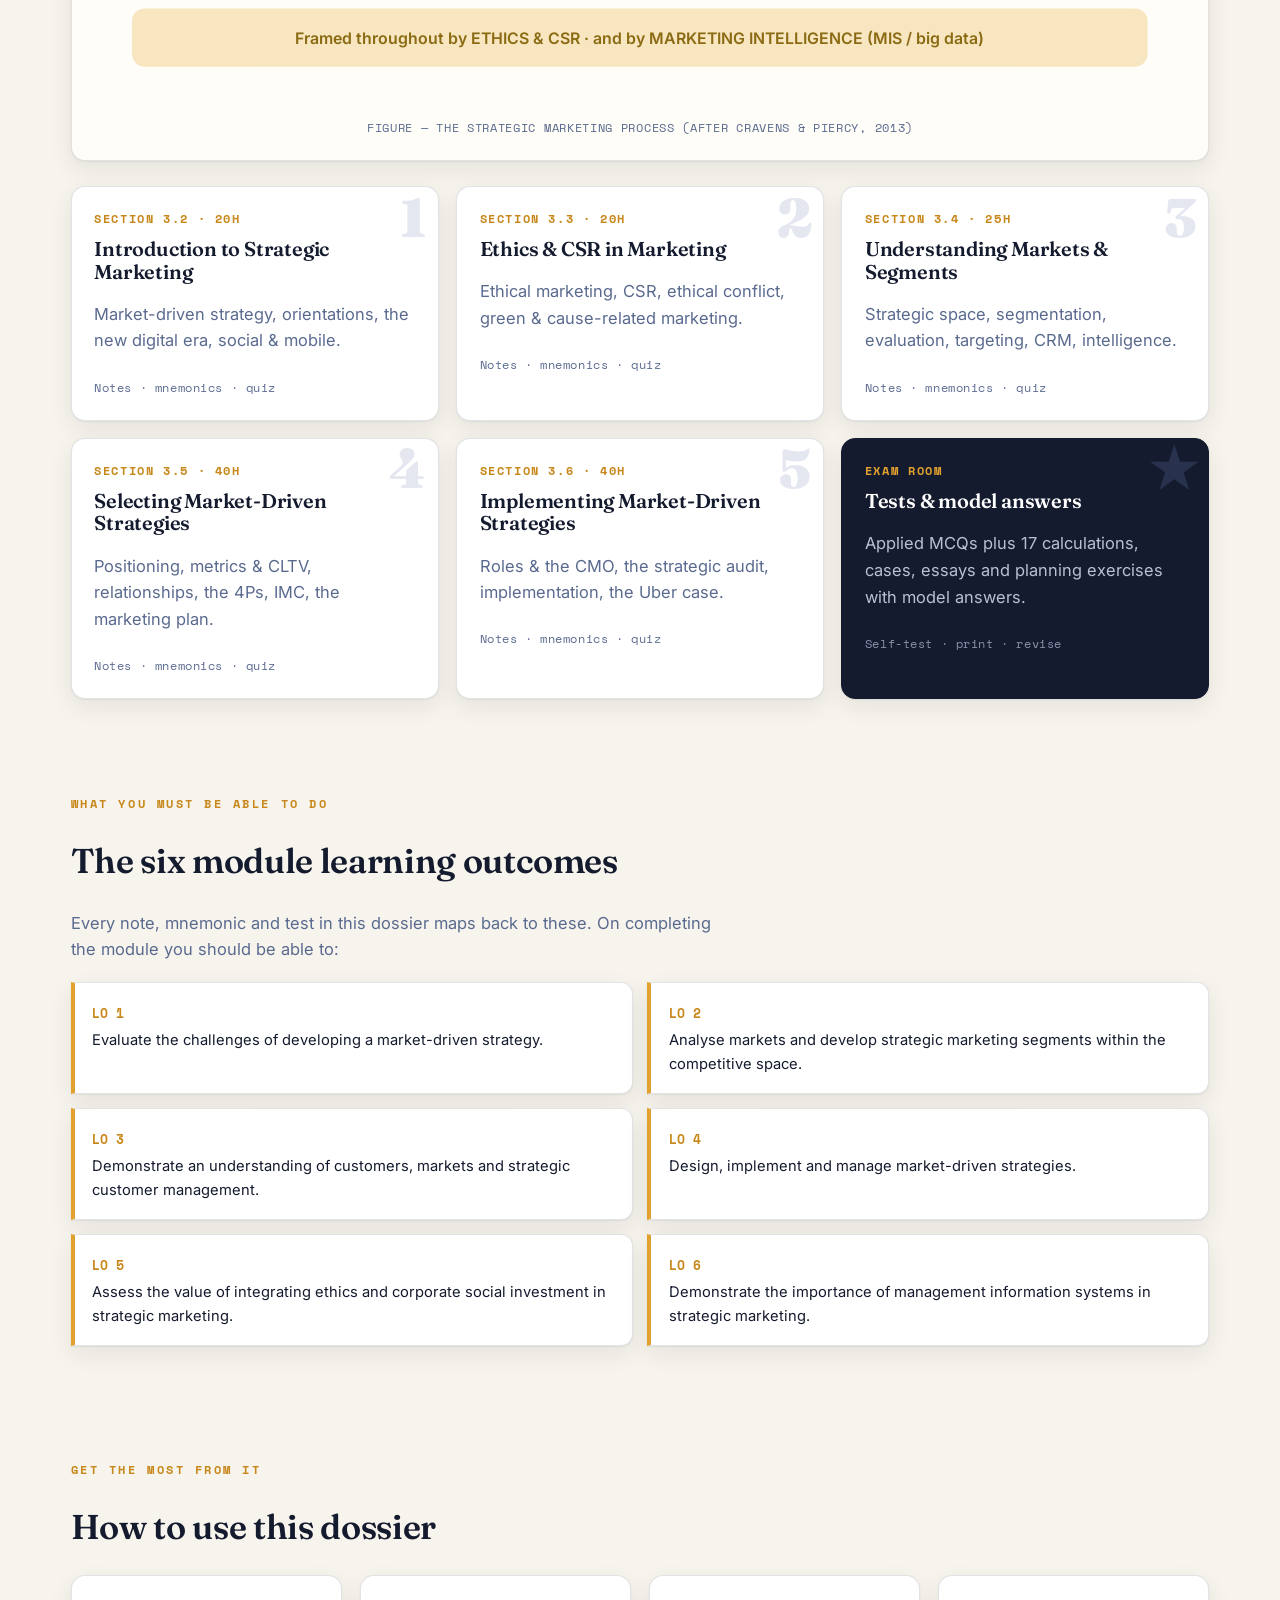
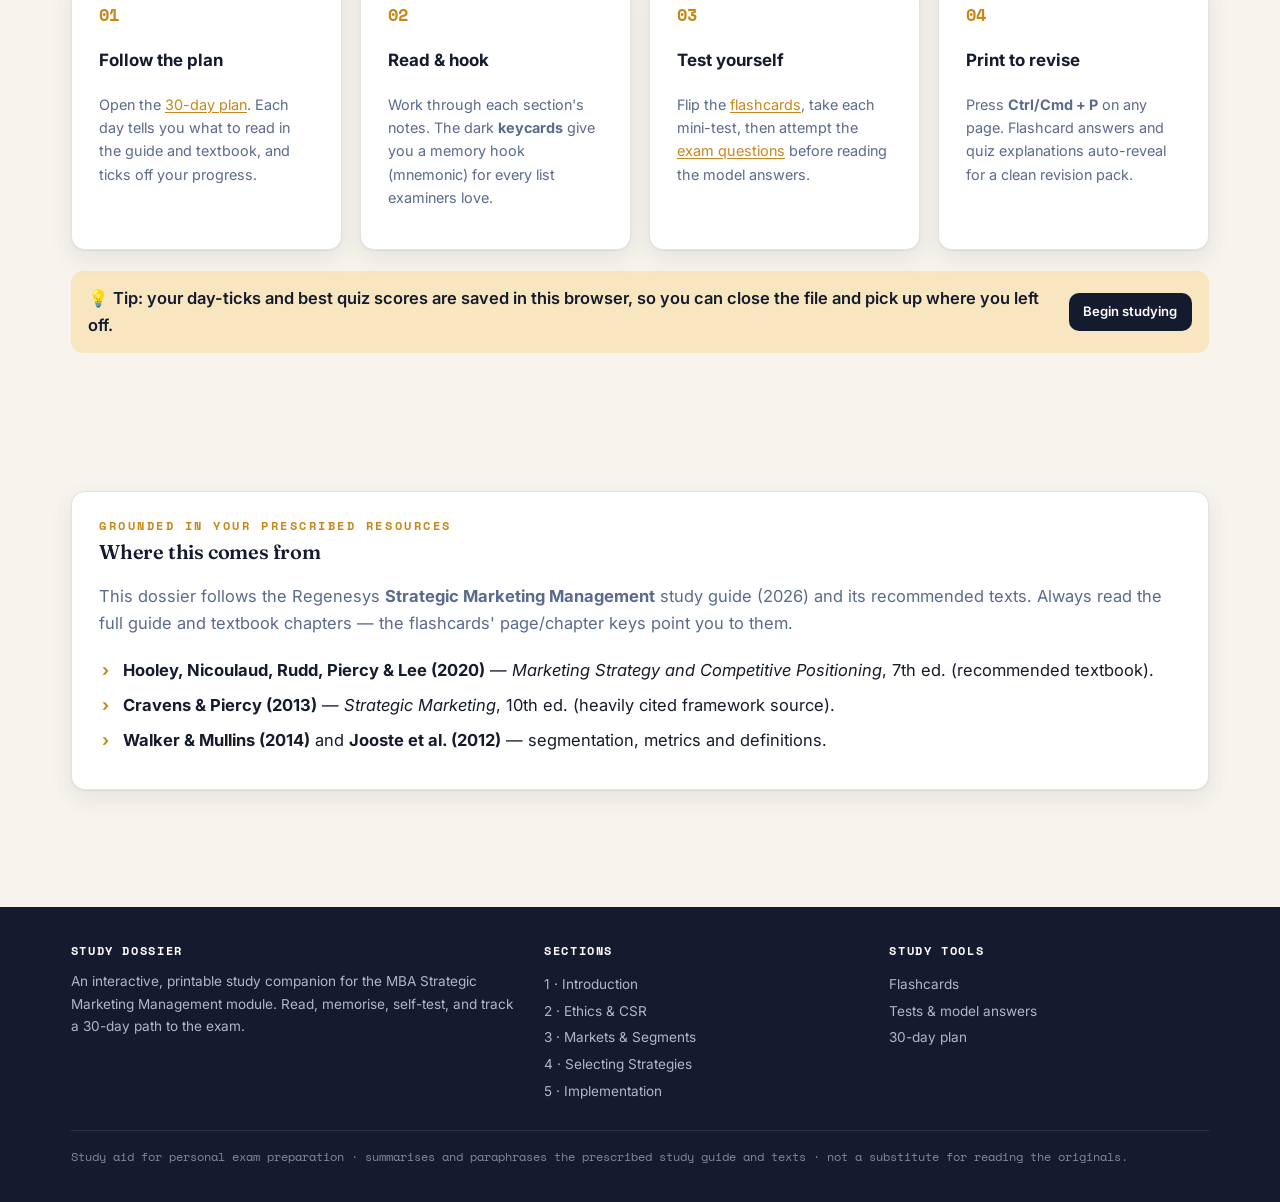
==== commit e2c0d5f0: "Add adaptive practice and application ladders for Release 9 Adds rules-based daily sessions, correct" ====
--- a/index.html
+++ b/index.html
@@ -12,7 +12,7 @@
   <meta name="apple-mobile-web-app-capable" content="yes">
   <meta name="apple-mobile-web-app-status-bar-style" content="black-translucent">
   <meta name="apple-mobile-web-app-title" content="SM Dossier">
-  <link rel="stylesheet" href="styles.css?v=7">
+  <link rel="stylesheet" href="styles.css?v=9">
 </head>
 <body>
 
@@ -26,7 +26,7 @@
     <a href="section-3-markets.html">3·Markets</a>
     <a href="section-4-strategies.html">4·Strategies</a>
     <a href="section-5-implementation.html">5·Implement</a>
-    <a href="revision-sheets.html">Revision Sheets</a>
+    <a href="revision-sheets.html">Revision Sheets</a><a href="practice.html">Practice</a>
     <a href="deep-notes.html">Deep Notes</a>
     <a href="flashcards.html">Flashcards</a>
     <a href="tests.html">Tests</a>
@@ -39,7 +39,7 @@
   <div class="grid-bg"></div>
   <div class="inner">
     <div class="crosshair"></div>
-    <div class="eyebrow" style="color:var(--amber)">Release 8 · Master of Business Administration · Regenesys</div>
+    <div class="eyebrow" style="color:var(--amber)">Release 9 · Master of Business Administration · Regenesys</div>
     <h1>Strategic&nbsp;Marketing, <span class="amber">decoded</span> for the exam.</h1>
     <p class="lead">Everything in the module — the market-driven strategy, segmentation, positioning, the 4Ps, metrics and implementation — turned into notes, memory hooks, infographics, self-tests and a day-by-day plan. Built to study on screen and to print for revision.</p>
     <div class="hero-stats">
@@ -49,7 +49,8 @@
       <div class="stat"><b>100+</b><span>Flashcards</span></div>
     </div>
     <div class="btn-row">
-      <a class="btn btn-amber" href="section-1-intro.html">Start Section 1 →</a>
+      <a class="btn btn-amber" href="practice.html#dailySession">Start today’s adaptive session →</a>
+      <a class="btn btn-ghost" href="section-1-intro.html">Start Section 1</a>
       <a class="btn btn-ghost" href="deep-notes.html">Open deep-dive library</a>
       <a class="btn btn-ghost" href="revision-sheets.html">Printable revision sheets</a>
       <a class="btn btn-ghost" href="calendar.html">Open the 30-day plan</a>
@@ -195,6 +196,6 @@
 
 <script src="data.js?v=7"></script>
 <script src="assessment-data.js?v=7"></script>
-<script src="app.js?v=8"></script>
+<script src="app.js?v=9"></script>
 </body>
 </html>
--- a/styles.css
+++ b/styles.css
@@ -99,7 +99,7 @@
   padding:.4rem .6rem;border-radius:7px;letter-spacing:.01em;
 }
 .navlinks a:hover{background:var(--ink-3);color:#fff}
-.navlinks a.active{background:var(--amber);color:var(--ink)}
+.navlinks a.active,.navlinks a[aria-current="page"]{background:var(--amber);color:var(--ink)}
 .navtoggle{display:none;background:var(--ink-3);border:0;color:#fff;padding:.45rem .6rem;border-radius:7px;font-size:1.1rem;cursor:pointer}
 
 /* ============ LAYOUT ============ */
